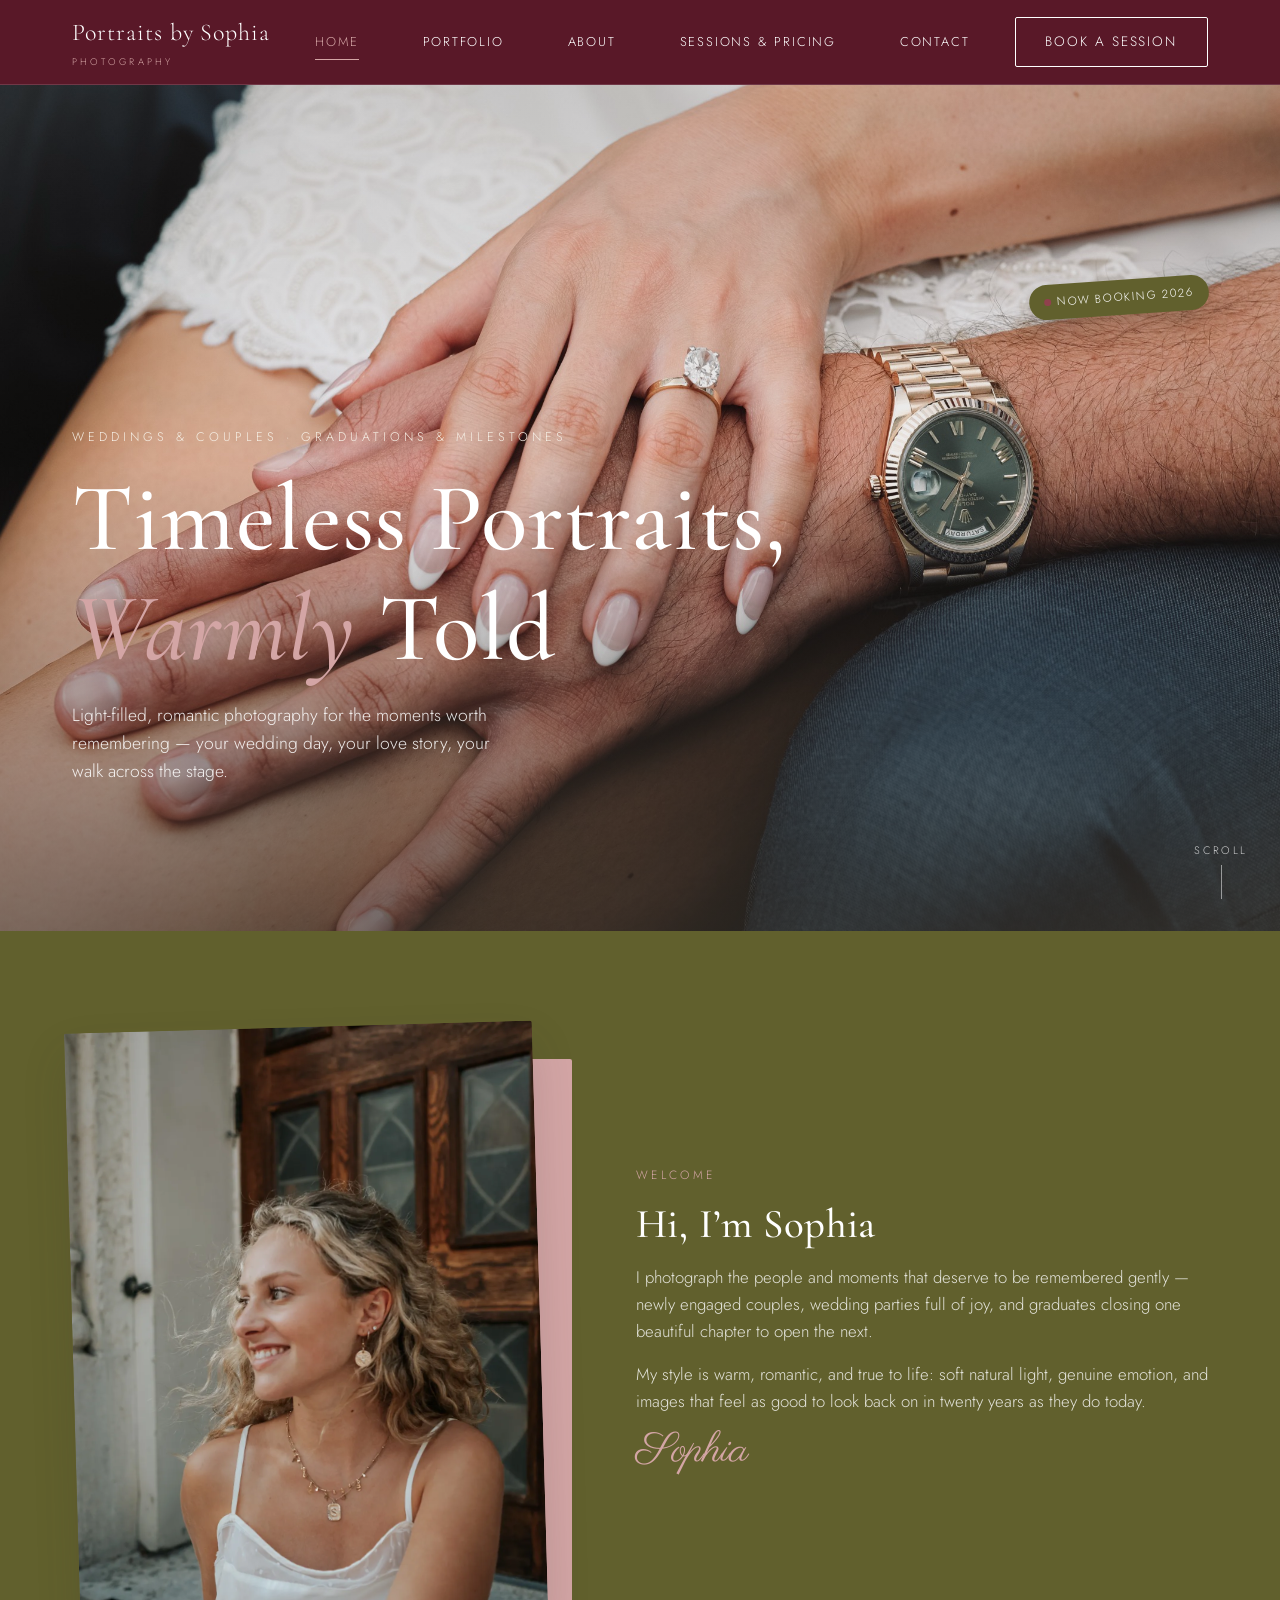
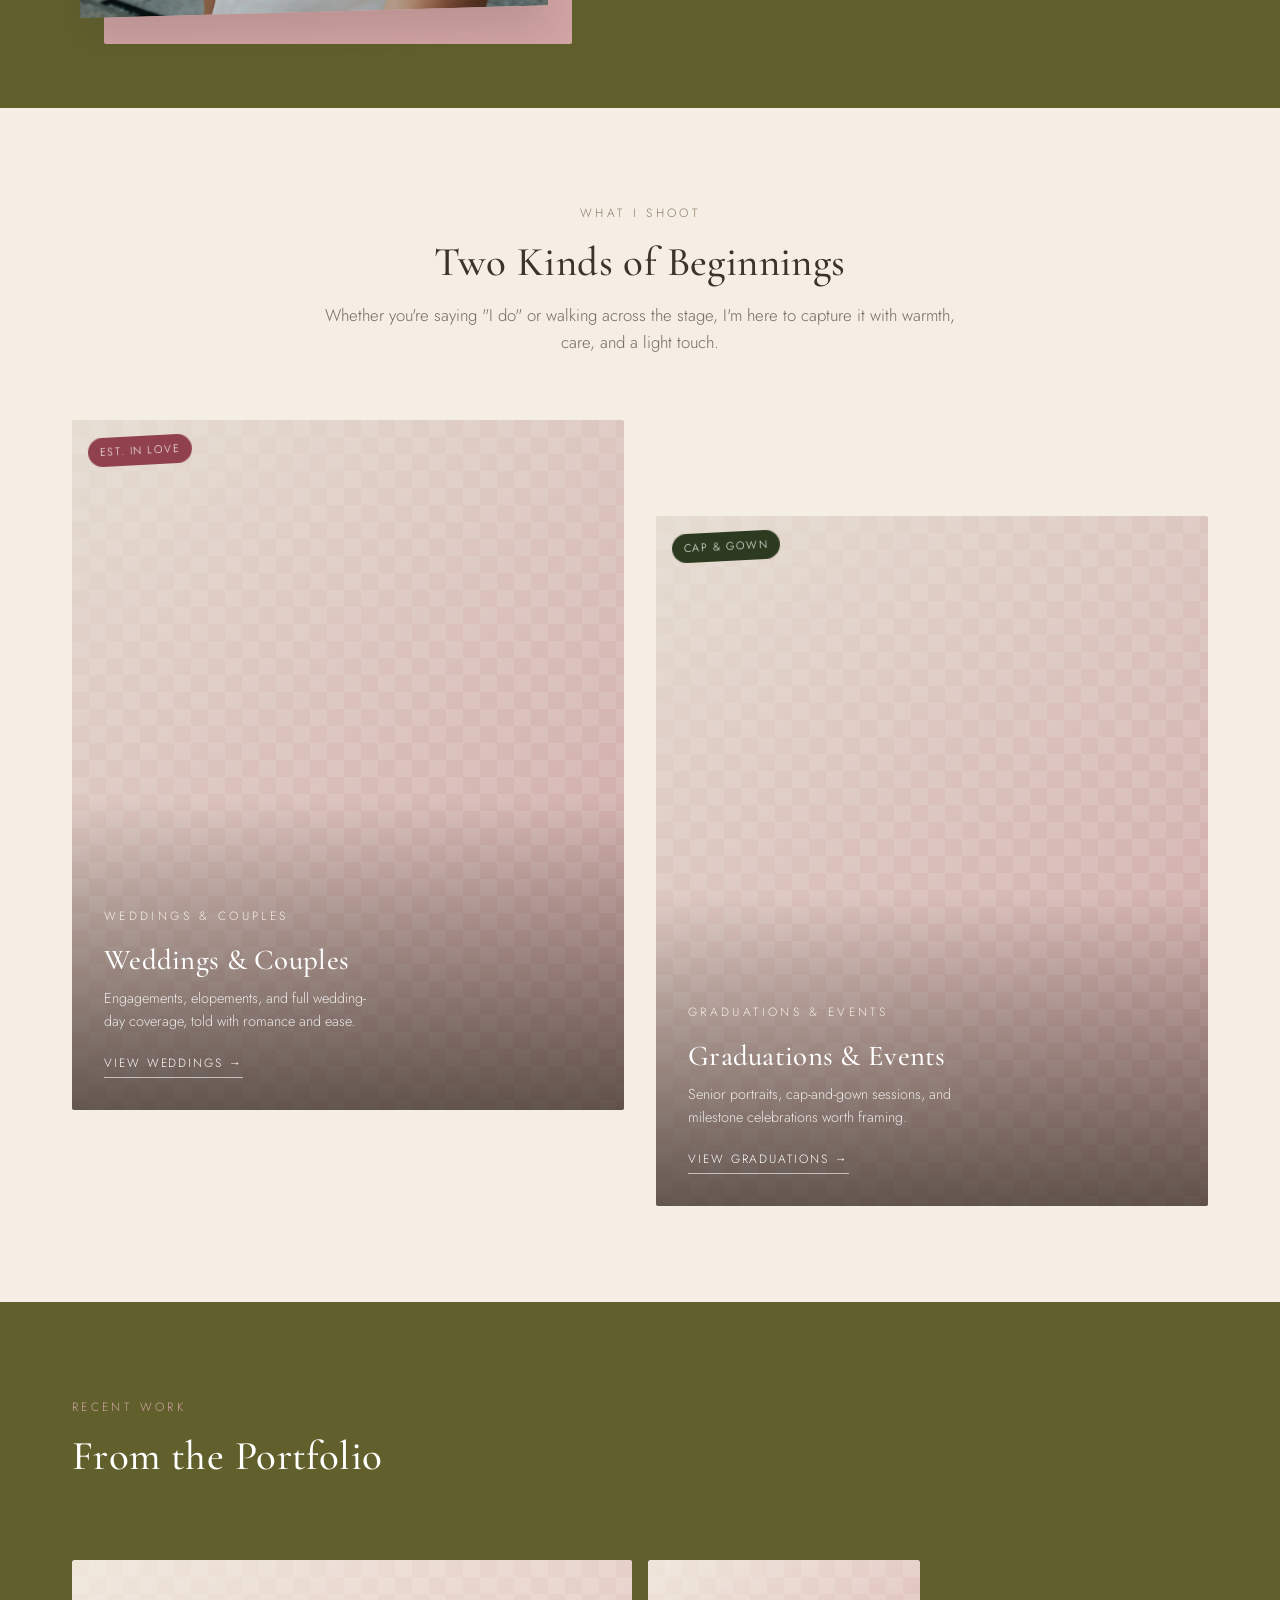
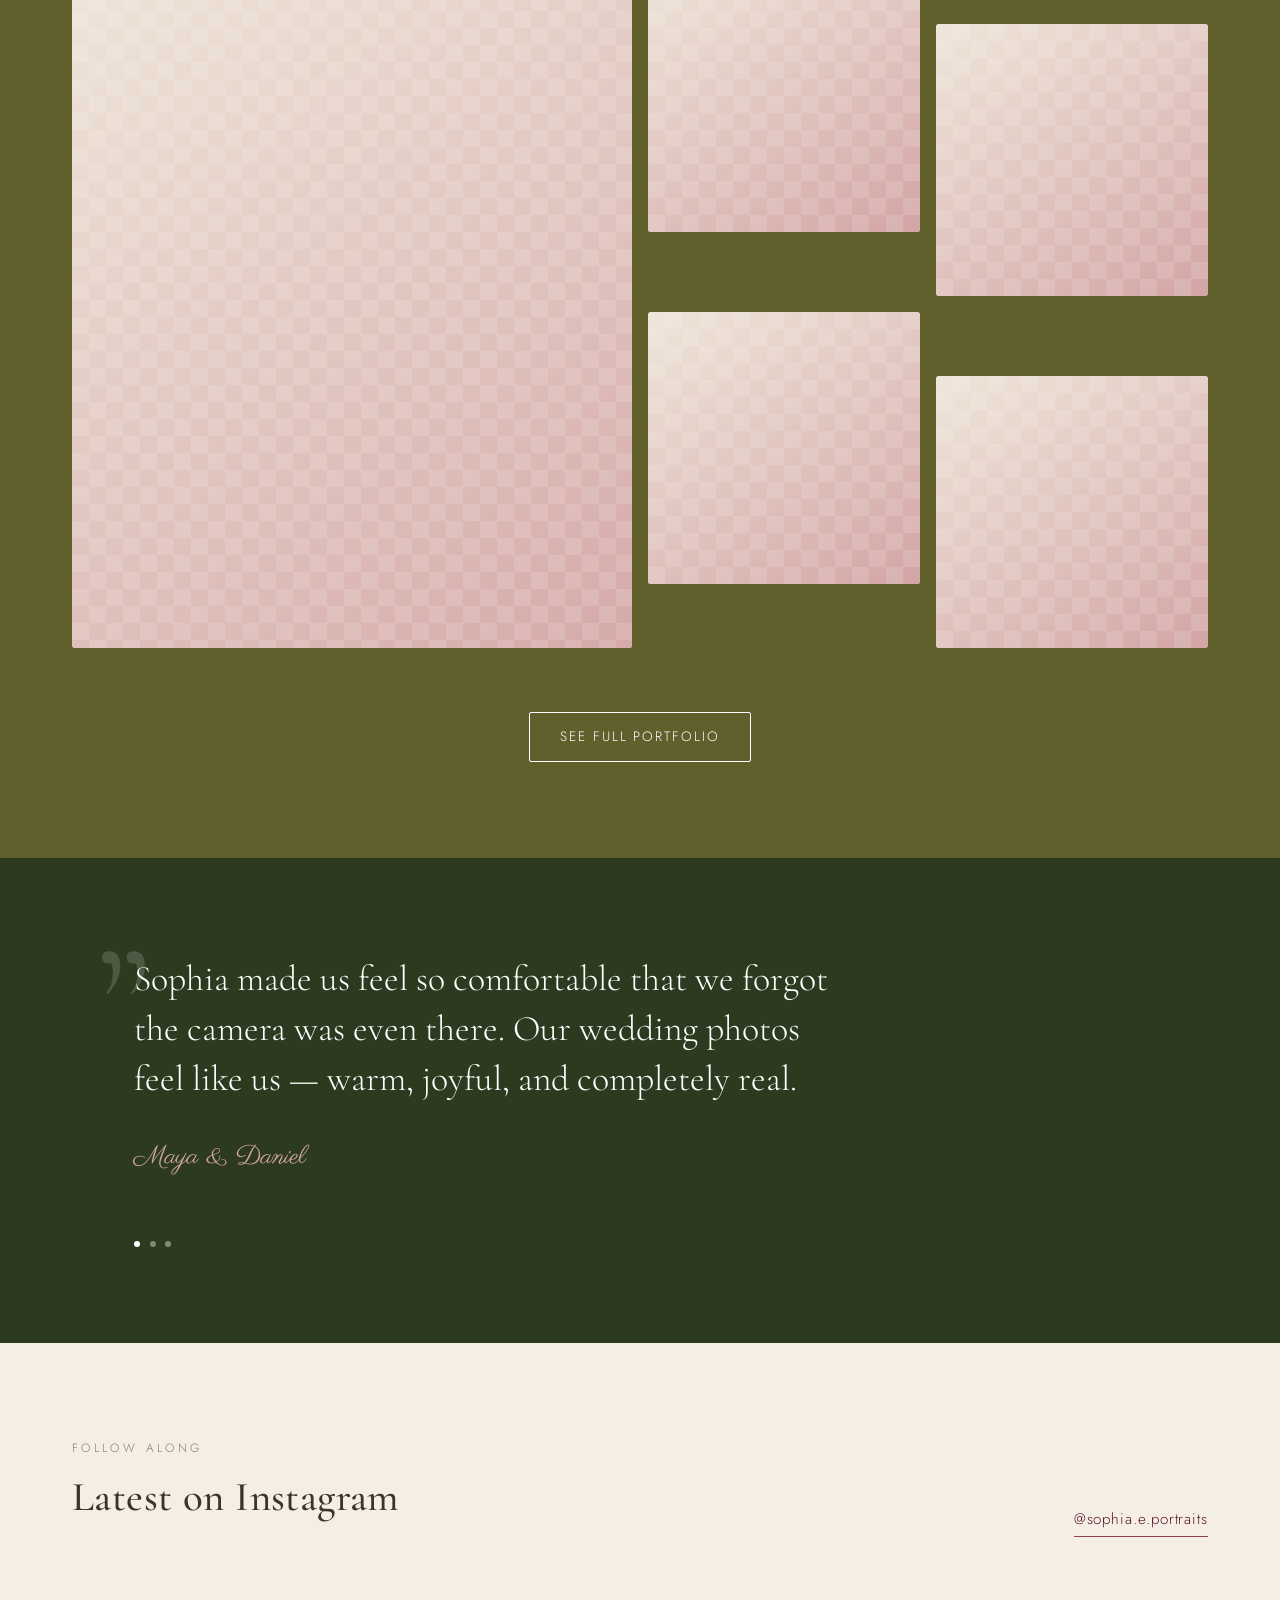
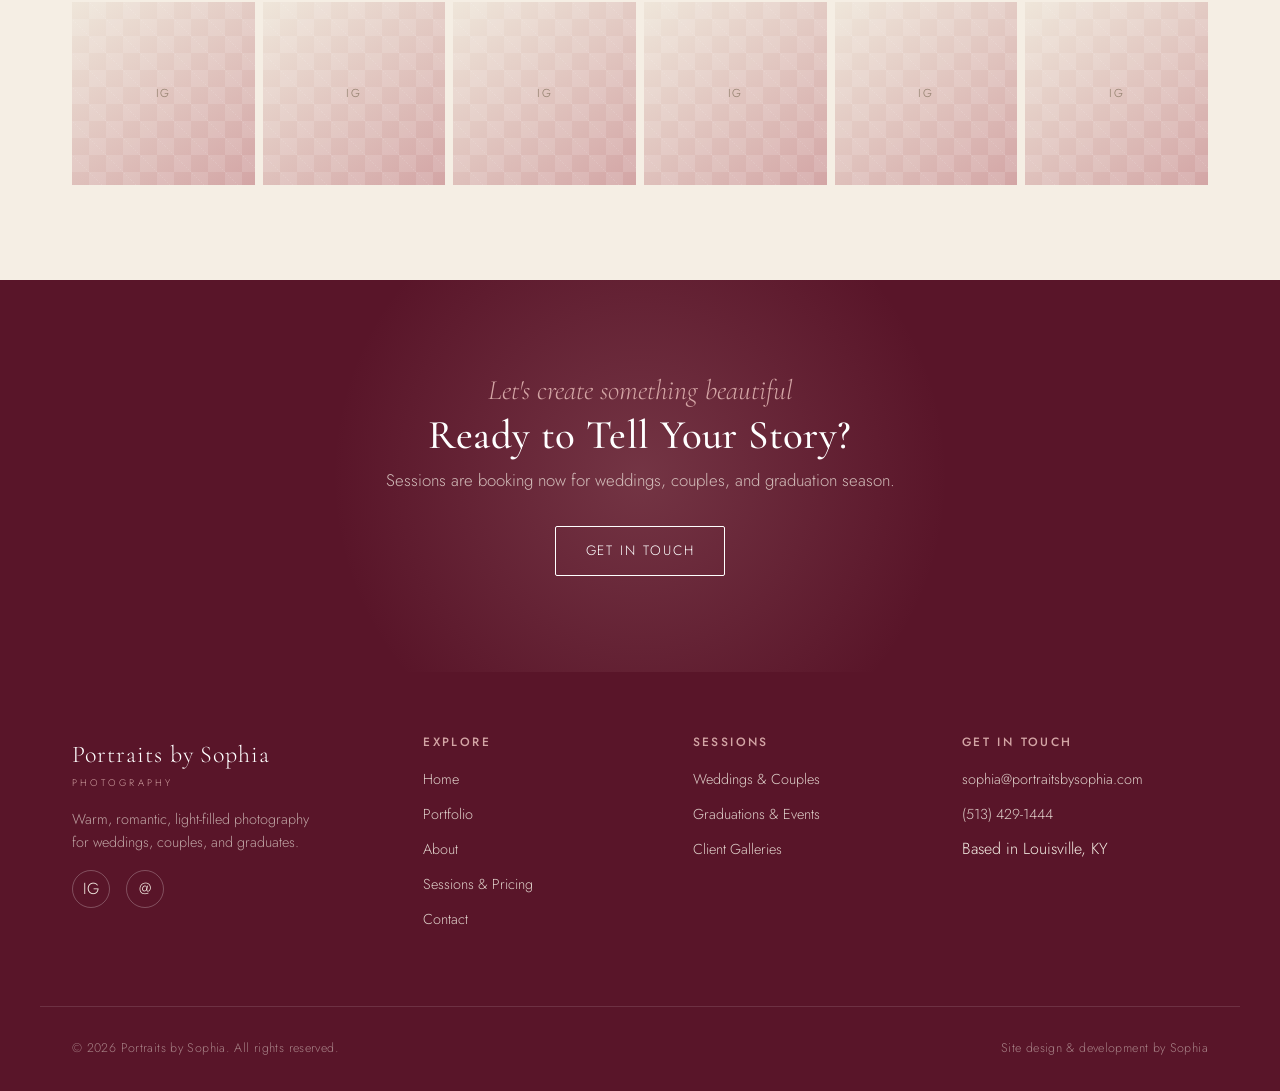
==== index.html @ e1995b75 "Add favicon and browser polish SVG monogram favicon (S in blush on wine), PNG fallback for older bro" ====
<!DOCTYPE html>
<html lang="en">
<head>
  <meta charset="UTF-8" />
  <meta name="viewport" content="width=device-width, initial-scale=1.0" />
  <title>Portraits by Sophia | Wedding & Graduation Photography</title>
  <meta name="description" content="Warm, romantic, light-filled photography for couples, weddings, and graduates. Based in Louisville, KY — booking sessions and weddings now." />

  <meta name="theme-color" content="#591529" />
  <link rel="icon" type="image/svg+xml" href="images/icons/favicon.svg" />
  <link rel="icon" type="image/png" sizes="32x32" href="images/icons/favicon-32.png" />
  <link rel="apple-touch-icon" href="images/icons/apple-touch-icon.png" />

  <link rel="preconnect" href="https://fonts.googleapis.com" />
  <link rel="preconnect" href="https://fonts.gstatic.com" crossorigin />
  <link href="https://fonts.googleapis.com/css2?family=Cormorant+Garamond:wght@400;500;600&family=Jost:wght@300;400;500&family=Parisienne&display=swap" rel="stylesheet" />

  <link rel="stylesheet" href="css/style.css" />
</head>
<body>

  <a class="visually-hidden" href="#main">Skip to content</a>

  <!-- ============ Header / Nav ============ -->
  <header class="site-header">
    <div class="container nav">
      <a href="index.html" class="nav-logo">
        Portraits by Sophia
        <span>Photography</span>
      </a>

      <nav class="nav-links" aria-label="Primary">
        <a href="index.html" aria-current="page">Home</a>
        <a href="portfolio.html">Portfolio</a>
        <a href="about.html">About</a>
        <a href="sessions.html">Sessions &amp; Pricing</a>
        <a href="contact.html">Contact</a>
      </nav>

      <div class="nav-cta">
        <a href="contact.html" class="btn btn-outline">Book a Session</a>
        <button class="nav-toggle" aria-label="Toggle menu" aria-expanded="false">
          <span></span><span></span><span></span>
        </button>
      </div>
    </div>
  </header>

  <main id="main">

    <!-- ============ Hero ============ -->
    <section class="hero">
      <div class="hero-media">
        <img src="images/hero/hero-main.jpg" alt="Bride and groom's hands with wedding rings" />
      </div>

      <div class="container hero-content">
        <span class="hero-badge"><span class="dot"></span> Now Booking 2026</span>
        <span class="hero-eyebrow reveal">Weddings &amp; Couples · Graduations &amp; Milestones</span>
        <h1 class="hero-title reveal reveal-delay-1">Timeless Portraits, <em>Warmly</em> Told</h1>
        <p class="hero-subtitle reveal reveal-delay-2">
          Light-filled, romantic photography for the moments worth remembering —
          your wedding day, your love story, your walk across the stage.
        </p>
        <div class="hero-actions reveal reveal-delay-3">
          <a href="portfolio.html" class="btn btn-outline-light">View Portfolio</a>
          <a href="contact.html" class="btn btn-primary">Book a Session</a>
        </div>
      </div>

      <div class="hero-scroll-cue">
        <span>Scroll</span>
        <span class="line"></span>
      </div>
    </section>

    <!-- ============ Welcome / Intro ============ -->
    <section class="section welcome">
      <div class="container welcome-grid">
        <div class="welcome-image reveal">
          <img src="images/about/sophia-portrait.webp" alt="Portrait of Sophia, wedding and graduation photographer" loading="lazy" />
        </div>

        <div class="welcome-copy reveal reveal-delay-1">
          <span class="section-label">Welcome</span>
          <h2 class="section-heading">Hi, I’m Sophia</h2>
          <p class="section-intro">
            I photograph the people and moments that deserve to be remembered gently —
            newly engaged couples, wedding parties full of joy, and graduates closing
            one beautiful chapter to open the next.
          </p>
          <p class="section-intro">
            My style is warm, romantic, and true to life: soft natural light, genuine
            emotion, and images that feel as good to look back on in twenty years as
            they do today.
          </p>
          <p class="welcome-signature">Sophia</p>
        </div>
      </div>
    </section>

    <!-- ============ Services / Categories ============ -->
    <section class="section services">
      <div class="container">
        <div class="section-header reveal">
          <span class="section-label">What I Shoot</span>
          <h2 class="section-heading">Two Kinds of Beginnings</h2>
          <p class="section-intro">
            Whether you're saying "I do" or walking across the stage, I'm here to
            capture it with warmth, care, and a light touch.
          </p>
        </div>

        <div class="services-grid">
          <a class="service-card reveal" href="portfolio.html">
            <span class="service-card-tag">Est. in Love</span>
            <div class="img-placeholder" role="img" aria-label="Bride and groom embracing outdoors">
              <span><!-- Replace with photo: images/portfolio/wedding-cover.jpg --></span>
            </div>
            <div class="service-card-content">
              <span class="section-label">Weddings &amp; Couples</span>
              <h3>Weddings &amp; Couples</h3>
              <p>Engagements, elopements, and full wedding-day coverage, told with romance and ease.</p>
              <span class="service-card-link">View Weddings →</span>
            </div>
          </a>

          <a class="service-card reveal reveal-delay-2" href="portfolio.html">
            <span class="service-card-tag">Cap &amp; Gown</span>
            <div class="img-placeholder" role="img" aria-label="Graduate celebrating in cap and gown">
              <span><!-- Replace with photo: images/portfolio/grad-cover.jpg --></span>
            </div>
            <div class="service-card-content">
              <span class="section-label">Graduations &amp; Events</span>
              <h3>Graduations &amp; Events</h3>
              <p>Senior portraits, cap-and-gown sessions, and milestone celebrations worth framing.</p>
              <span class="service-card-link">View Graduations →</span>
            </div>
          </a>
        </div>
      </div>
    </section>

    <!-- ============ Featured Portfolio ============ -->
    <section class="section featured">
      <div class="container">
        <div class="featured-header reveal">
          <div>
            <span class="section-label">Recent Work</span>
            <h2 class="section-heading">From the Portfolio</h2>
          </div>
        </div>

        <div class="featured-grid">
          <a href="portfolio.html" class="reveal">
            <div class="img-placeholder featured-item" role="img" aria-label="Featured portrait 1">
              <span><!-- images/portfolio/featured-01.jpg --></span>
            </div>
          </a>
          <a href="portfolio.html" class="reveal reveal-delay-1">
            <div class="img-placeholder featured-item" role="img" aria-label="Featured portrait 2">
              <span><!-- images/portfolio/featured-02.jpg --></span>
            </div>
          </a>
          <a href="portfolio.html" class="reveal reveal-delay-2">
            <div class="img-placeholder featured-item" role="img" aria-label="Featured portrait 3">
              <span><!-- images/portfolio/featured-03.jpg --></span>
            </div>
          </a>
          <a href="portfolio.html" class="reveal reveal-delay-1">
            <div class="img-placeholder featured-item" role="img" aria-label="Featured portrait 4">
              <span><!-- images/portfolio/featured-04.jpg --></span>
            </div>
          </a>
          <a href="portfolio.html" class="reveal reveal-delay-3">
            <div class="img-placeholder featured-item" role="img" aria-label="Featured portrait 5">
              <span><!-- images/portfolio/featured-05.jpg --></span>
            </div>
          </a>
        </div>

        <div class="featured-cta reveal">
          <a href="portfolio.html" class="btn btn-outline">See Full Portfolio</a>
        </div>
      </div>
    </section>

    <!-- ============ Testimonial ============ -->
    <section class="section testimonial">
      <div class="container reveal">
        <span class="testimonial-mark" aria-hidden="true">&rdquo;</span>
        <p class="testimonial-quote">Sophia made us feel so comfortable that we forgot the camera was even there. Our wedding photos feel like us — warm, joyful, and completely real.</p>
        <p class="testimonial-attribution">Maya &amp; Daniel</p>
        <div class="testimonial-dots">
          <span class="active"></span>
          <span></span>
          <span></span>
        </div>
      </div>
    </section>

    <!-- ============ Instagram Feed ============ -->
    <section class="section instagram">
      <div class="container">
        <div class="instagram-top reveal">
          <div>
            <span class="section-label">Follow Along</span>
            <h2 class="section-heading">Latest on Instagram</h2>
          </div>
          <a class="instagram-handle" href="https://instagram.com/sophia.e.portraits" target="_blank" rel="noopener">
            @sophia.e.portraits
          </a>
        </div>

        <!--
          Instagram feed embed placeholder.
          At launch, replace this grid with a real embed (e.g. an Instagram
          Basic Display / Graph API feed, or a third-party embed widget like
          SnapWidget / Elfsight) wired up in js/main.js.
        -->
        <div class="instagram-grid reveal" id="instagram-feed">
          <a class="instagram-item" href="https://instagram.com/sophia.e.portraits" target="_blank" rel="noopener">
            <div class="img-placeholder"><span>IG</span></div>
          </a>
          <a class="instagram-item" href="https://instagram.com/sophia.e.portraits" target="_blank" rel="noopener">
            <div class="img-placeholder"><span>IG</span></div>
          </a>
          <a class="instagram-item" href="https://instagram.com/sophia.e.portraits" target="_blank" rel="noopener">
            <div class="img-placeholder"><span>IG</span></div>
          </a>
          <a class="instagram-item" href="https://instagram.com/sophia.e.portraits" target="_blank" rel="noopener">
            <div class="img-placeholder"><span>IG</span></div>
          </a>
          <a class="instagram-item" href="https://instagram.com/sophia.e.portraits" target="_blank" rel="noopener">
            <div class="img-placeholder"><span>IG</span></div>
          </a>
          <a class="instagram-item" href="https://instagram.com/sophia.e.portraits" target="_blank" rel="noopener">
            <div class="img-placeholder"><span>IG</span></div>
          </a>
        </div>
      </div>
    </section>

    <!-- ============ Final CTA ============ -->
    <section class="section cta-banner">
      <div class="container reveal">
        <span class="script-accent">Let's create something beautiful</span>
        <h2 class="section-heading">Ready to Tell Your Story?</h2>
        <p class="section-intro">Sessions are booking now for weddings, couples, and graduation season.</p>
        <a href="contact.html" class="btn btn-outline-light">Get in Touch</a>
      </div>
    </section>

  </main>

  <!-- ============ Footer ============ -->
  <footer class="site-footer">
    <div class="container footer-grid">
      <div class="footer-brand">
        <a href="index.html" class="nav-logo">
          Portraits by Sophia
          <span>Photography</span>
        </a>
        <p>Warm, romantic, light-filled photography for weddings, couples, and graduates.</p>
        <div class="footer-social">
          <a href="https://instagram.com/sophia.e.portraits" target="_blank" rel="noopener" aria-label="Instagram">IG</a>
          <a href="mailto:sophia@portraitsbysophia.com" aria-label="Email">@</a>
        </div>
      </div>

      <div class="footer-nav">
        <h3 class="footer-heading">Explore</h3>
        <ul class="footer-links">
          <li><a href="index.html">Home</a></li>
          <li><a href="portfolio.html">Portfolio</a></li>
          <li><a href="about.html">About</a></li>
          <li><a href="sessions.html">Sessions &amp; Pricing</a></li>
          <li><a href="contact.html">Contact</a></li>
        </ul>
      </div>

      <div class="footer-nav">
        <h3 class="footer-heading">Sessions</h3>
        <ul class="footer-links">
          <li><a href="sessions.html">Weddings &amp; Couples</a></li>
          <li><a href="sessions.html">Graduations &amp; Events</a></li>
          <li><a href="contact.html">Client Galleries</a></li>
        </ul>
      </div>

      <div class="footer-contact">
        <h3 class="footer-heading">Get in Touch</h3>
        <ul class="footer-links">
          <li><a href="mailto:sophia@portraitsbysophia.com">sophia@portraitsbysophia.com</a></li>
          <li><a href="tel:+15134291444">(513) 429-1444</a></li>
          <li>Based in Louisville, KY</li>
        </ul>
      </div>
    </div>

    <div class="container footer-bottom">
      <p>&copy; 2026 Portraits by Sophia. All rights reserved.</p>
      <p>Site design &amp; development by Sophia</p>
    </div>
  </footer>

  <script src="js/main.js"></script>
  <!-- Cloudflare Web Analytics -->
  <script type='module' src='https://static.cloudflareinsights.com/beacon.min.js' data-cf-beacon='{"token": "7242d2250ec743dc87cd0c3d5fe51c47"}'></script>
  <!-- End Cloudflare Web Analytics -->
</body>
</html>
---- css/style.css ----
/* ==========================================================================
   Portraits by Sophia — Global Stylesheet
   Warm, romantic, bright & airy. Neutral beige/white base with a
   signature palette of sage/olive green, deep wine, and dusty rose.
   ========================================================================== */

/* ---- Design tokens ------------------------------------------------------ */
:root {
  /* Color palette */
  --color-cream:        #61602D;
  --color-white:        #FFFFFF;
  --color-beige:        #EFE6DA;
  --color-beige-soft:   #F5EEE4;
  --color-taupe:        #B7A695;
  --color-taupe-dark:   #8C7A66;
  --color-charcoal:     #3A342C;
  --color-charcoal-70:  rgba(58, 52, 44, 0.7);
  --color-border:       #E4D9CB;

  /* Signature palette — sage/olive greens, deep wine, dusty rose */
  --color-forest:       #2C3B1F;
  --color-olive:        #61602D;
  --color-wine:         #591529;
  --color-burgundy:     #90414D;
  --color-blush:        #D3A5A5;

  /* Typography */
  --font-display: 'Cormorant Garamond', 'Georgia', serif;
  --font-body: 'Jost', 'Helvetica Neue', Arial, sans-serif;
  --font-script: 'Parisienne', cursive;

  /* Spacing scale */
  --space-xs: 0.5rem;
  --space-sm: 1rem;
  --space-md: 2rem;
  --space-lg: 4rem;
  --space-xl: 6rem;
  --space-2xl: 9rem;

  /* Layout */
  --max-width: 1200px;
  --nav-height: 84px;

  /* Motion */
  --transition-base: 0.35s ease;
}

/* ---- Reset --------------------------------------------------------------- */
*,
*::before,
*::after {
  box-sizing: border-box;
  margin: 0;
  padding: 0;
}

html {
  scroll-behavior: smooth;
}

body {
  font-family: var(--font-body);
  font-weight: 300;
  color: var(--color-white);
  background-color: var(--color-cream);
  line-height: 1.6;
  -webkit-font-smoothing: antialiased;
  -moz-osx-font-smoothing: grayscale;
}

img {
  max-width: 100%;
  display: block;
}

a {
  color: inherit;
  text-decoration: none;
}

ul {
  list-style: none;
}

button {
  font-family: inherit;
  cursor: pointer;
  border: none;
  background: none;
}

h1, h2, h3, h4 {
  font-family: var(--font-display);
  font-weight: 500;
  line-height: 1.15;
  letter-spacing: 0.01em;
}

/* ---- Utility layout ------------------------------------------------------ */
.container {
  width: 100%;
  max-width: var(--max-width);
  margin-inline: auto;
  padding-inline: var(--space-md);
}

.section {
  padding-block: var(--space-xl);
}

.section-label {
  display: block;
  font-family: var(--font-body);
  font-size: 0.75rem;
  letter-spacing: 0.28em;
  text-transform: uppercase;
  color: var(--color-taupe-dark);
  margin-bottom: var(--space-sm);
}

.section-heading {
  font-size: clamp(2rem, 3.2vw, 2.75rem);
  margin-bottom: var(--space-sm);
}

.section-intro {
  max-width: 640px;
  color: var(--color-charcoal-70);
  font-size: 1.05rem;
}

.section-header {
  text-align: center;
  max-width: 700px;
  margin-inline: auto;
  margin-bottom: var(--space-lg);
}

.section-header .section-intro {
  margin-inline: auto;
}

.visually-hidden {
  position: absolute;
  width: 1px;
  height: 1px;
  overflow: hidden;
  clip: rect(0 0 0 0);
  white-space: nowrap;
}

.script-accent {
  font-family: var(--font-display);
  font-style: italic;
  font-size: 1.3em;
  color: var(--color-burgundy);
  line-height: 1;
}

/* ---- Scroll reveal ---- */
.reveal {
  opacity: 0;
  transform: translateY(32px);
  transition: opacity 0.9s cubic-bezier(0.16, 1, 0.3, 1), transform 0.9s cubic-bezier(0.16, 1, 0.3, 1);
  will-change: opacity, transform;
}

.reveal.is-visible {
  opacity: 1;
  transform: translateY(0);
}

.reveal-delay-1 { transition-delay: 0.12s; }
.reveal-delay-2 { transition-delay: 0.26s; }
.reveal-delay-3 { transition-delay: 0.4s; }
.reveal-delay-4 { transition-delay: 0.54s; }

@media (prefers-reduced-motion: reduce) {
  .reveal {
    opacity: 1;
    transform: none;
    transition: none;
  }
}

/* ---- Buttons -------------------------------------------------------------- */
.btn {
  display: inline-flex;
  align-items: center;
  justify-content: center;
  gap: 0.6em;
  padding: 0.95em 2.2em;
  font-family: var(--font-body);
  font-size: 0.85rem;
  letter-spacing: 0.14em;
  text-transform: uppercase;
  border: 1px solid transparent;
  border-radius: 2px;
  transition: background-color var(--transition-base), color var(--transition-base), border-color var(--transition-base);
  white-space: nowrap;
}

.btn-primary {
  background-color: var(--color-burgundy);
  color: var(--color-white);
}

.btn-primary:hover {
  background-color: var(--color-wine);
}

.btn-outline {
  background-color: transparent;
  color: var(--color-charcoal);
  border-color: var(--color-charcoal);
}

.btn-outline:hover {
  background-color: var(--color-burgundy);
  border-color: var(--color-burgundy);
  color: var(--color-white);
}

.btn-outline-light {
  background-color: transparent;
  color: var(--color-white);
  border-color: var(--color-white);
}

.btn-outline-light:hover {
  background-color: var(--color-white);
  color: var(--color-charcoal);
}

/* ---- Image placeholders (until real photography is dropped in) ---------- */
.img-placeholder {
  position: relative;
  display: flex;
  align-items: center;
  justify-content: center;
  background: linear-gradient(145deg, var(--color-beige) 0%, var(--color-blush) 100%);
  color: var(--color-taupe-dark);
  text-align: center;
  overflow: hidden;
}

.img-placeholder::before {
  content: '';
  position: absolute;
  inset: 0;
  background-image:
    linear-gradient(45deg, rgba(255,255,255,0.25) 25%, transparent 25%, transparent 75%, rgba(255,255,255,0.25) 75%),
    linear-gradient(45deg, rgba(255,255,255,0.25) 25%, transparent 25%, transparent 75%, rgba(255,255,255,0.25) 75%);
  background-size: 34px 34px;
  background-position: 0 0, 17px 17px;
  opacity: 0.5;
}

.img-placeholder span {
  position: relative;
  font-family: var(--font-body);
  font-size: 0.72rem;
  letter-spacing: 0.14em;
  text-transform: uppercase;
  padding: 0 var(--space-sm);
}

/* ---- Site header / nav ---------------------------------------------------- */
.site-header {
  position: sticky;
  top: 0;
  z-index: 100;
  width: 100%;
  background-color: rgba(89, 21, 41, 0.95);
  backdrop-filter: blur(6px);
  border-bottom: 1px solid rgba(255, 255, 255, 0.14);
}

.nav {
  display: flex;
  align-items: center;
  justify-content: space-between;
  height: var(--nav-height);
}

.nav-logo {
  font-family: var(--font-display);
  font-size: 1.5rem;
  letter-spacing: 0.04em;
  color: var(--color-white);
}

.nav-logo span {
  display: block;
  font-family: var(--font-body);
  font-size: 0.6rem;
  letter-spacing: 0.32em;
  text-transform: uppercase;
  color: var(--color-blush);
  margin-top: 2px;
}

.nav-links {
  display: flex;
  align-items: center;
  gap: var(--space-lg);
}

.nav-links a {
  font-size: 0.8rem;
  letter-spacing: 0.14em;
  text-transform: uppercase;
  padding-block: var(--space-xs);
  position: relative;
  color: var(--color-white);
}

.nav-links a::after {
  content: '';
  position: absolute;
  left: 0;
  right: 0;
  bottom: 0;
  height: 1px;
  background-color: var(--color-blush);
  transform: scaleX(0);
  transform-origin: right;
  transition: transform var(--transition-base);
}

.nav-links a:hover::after,
.nav-links a[aria-current="page"]::after {
  transform: scaleX(1);
  transform-origin: left;
}

.nav-links a[aria-current="page"] {
  color: var(--color-blush);
}

.nav-cta {
  display: flex;
  align-items: center;
  gap: var(--space-md);
}

.nav-toggle {
  display: none;
  flex-direction: column;
  gap: 5px;
  padding: var(--space-xs);
}

.nav-toggle span {
  width: 24px;
  height: 1px;
  background-color: var(--color-white);
  transition: transform var(--transition-base), opacity var(--transition-base);
}

.site-header .btn-outline {
  color: var(--color-white);
  border-color: var(--color-white);
}

/* ---- Footer ---------------------------------------------------------------- */
.site-footer {
  background-color: var(--color-wine);
  color: var(--color-beige-soft);
  padding-block: var(--space-lg) var(--space-md);
}

.footer-grid {
  display: grid;
  grid-template-columns: 1.4fr 1fr 1fr 1.2fr;
  gap: var(--space-lg);
  padding-bottom: var(--space-lg);
  border-bottom: 1px solid rgba(255, 255, 255, 0.12);
}

.footer-brand .nav-logo {
  color: var(--color-white);
}

.footer-brand .nav-logo span {
  color: var(--color-blush);
}

.footer-brand p {
  margin-top: var(--space-sm);
  color: rgba(245, 238, 228, 0.65);
  font-size: 0.9rem;
  max-width: 30ch;
}

.footer-heading {
  font-family: var(--font-body);
  font-size: 0.75rem;
  letter-spacing: 0.2em;
  text-transform: uppercase;
  color: var(--color-blush);
  margin-bottom: var(--space-sm);
}

.footer-links li {
  margin-bottom: 0.6em;
}

.footer-links a {
  font-size: 0.9rem;
  color: rgba(245, 238, 228, 0.85);
  transition: color var(--transition-base);
}

.footer-links a:hover {
  color: var(--color-white);
}

.footer-social {
  display: flex;
  gap: var(--space-sm);
  margin-top: var(--space-sm);
}

.footer-social a {
  display: inline-flex;
  align-items: center;
  justify-content: center;
  width: 38px;
  height: 38px;
  border: 1px solid rgba(255, 255, 255, 0.25);
  border-radius: 50%;
  transition: border-color var(--transition-base), background-color var(--transition-base);
}

.footer-social a:hover {
  border-color: var(--color-blush);
  background-color: rgba(255, 255, 255, 0.06);
}

.footer-bottom {
  display: flex;
  align-items: center;
  justify-content: space-between;
  padding-top: var(--space-md);
  font-size: 0.78rem;
  color: rgba(245, 238, 228, 0.5);
  letter-spacing: 0.03em;
}

/* ============================================================================
   Homepage
   ========================================================================== */

/* ---- Hero ------------------------------------------------------------------ */
.hero {
  position: relative;
  min-height: 94vh;
  display: flex;
  align-items: flex-end;
  color: var(--color-white);
}

.hero-media {
  position: absolute;
  inset: 0;
  z-index: -2;
  overflow: hidden;
}

.hero-media img {
  position: absolute;
  inset: -6% -6%;
  width: 112%;
  max-width: none;
  height: 112%;
  object-fit: cover;
  object-position: center 30%;
  transition: transform 0.2s ease-out;
}

.hero::after {
  content: '';
  position: absolute;
  inset: 0;
  z-index: -1;
  background: linear-gradient(0deg, rgba(58, 52, 44, 0.6) 0%, rgba(58, 52, 44, 0.08) 55%, rgba(58, 52, 44, 0.18) 100%);
}

.hero-content {
  position: relative;
  width: 100%;
  padding-block: var(--space-xl) var(--space-lg);
  text-align: left;
}

.hero-badge {
  position: absolute;
  top: -3.25rem;
  right: var(--space-md);
  display: inline-flex;
  align-items: center;
  gap: 0.5em;
  padding: 0.7em 1.3em;
  background-color: var(--color-cream);
  color: var(--color-white);
  border-radius: 999px;
  font-size: 0.72rem;
  letter-spacing: 0.14em;
  text-transform: uppercase;
  transform: rotate(-4deg);
  box-shadow: 0 12px 26px rgba(58, 52, 44, 0.22);
}

.hero-badge .dot {
  width: 7px;
  height: 7px;
  border-radius: 50%;
  background-color: var(--color-burgundy);
}

.hero-eyebrow {
  display: block;
  font-size: 0.78rem;
  letter-spacing: 0.32em;
  text-transform: uppercase;
  margin-bottom: var(--space-sm);
  color: var(--color-beige-soft);
}

.hero-title {
  font-size: clamp(3rem, 7.5vw, 6.25rem);
  max-width: 18ch;
  margin-bottom: var(--space-sm);
}

.hero-title em {
  font-family: var(--font-display);
  font-style: italic;
  color: var(--color-blush);
}

.hero-subtitle {
  max-width: 42ch;
  margin-bottom: var(--space-md);
  font-size: 1.1rem;
  color: rgba(255, 255, 255, 0.88);
}

.hero-actions {
  display: flex;
  align-items: center;
  gap: var(--space-sm);
  flex-wrap: wrap;
}

.hero-scroll-cue {
  position: absolute;
  bottom: var(--space-md);
  right: var(--space-md);
  display: flex;
  flex-direction: column;
  align-items: center;
  gap: 0.5em;
  font-size: 0.68rem;
  letter-spacing: 0.24em;
  text-transform: uppercase;
  color: rgba(255, 255, 255, 0.75);
}

.hero-scroll-cue .line {
  width: 1px;
  height: 34px;
  background-color: rgba(255, 255, 255, 0.5);
  animation: scroll-cue 2.2s ease-in-out infinite;
}

@keyframes scroll-cue {
  0% { transform: scaleY(0); transform-origin: top; opacity: 0; }
  40% { transform: scaleY(1); transform-origin: top; opacity: 1; }
  60% { transform: scaleY(1); transform-origin: bottom; opacity: 1; }
  100% { transform: scaleY(0); transform-origin: bottom; opacity: 0; }
}

/* ---- Welcome / intro -------------------------------------------------------- */
.welcome {
  background-color: var(--color-cream);
  color: var(--color-white);
}

.welcome .section-label {
  color: var(--color-blush);
}

.welcome-grid {
  display: grid;
  grid-template-columns: 0.9fr 1.1fr;
  gap: var(--space-xl);
  align-items: center;
}

.welcome-image {
  position: relative;
}

.welcome-image::before {
  content: '';
  position: absolute;
  inset: var(--space-md) calc(var(--space-md) * -1) calc(var(--space-md) * -1) var(--space-md);
  background-color: var(--color-blush);
  border-radius: 2px;
  z-index: -1;
}

.welcome-image .img-placeholder,
.welcome-image img {
  aspect-ratio: 4 / 5;
  border-radius: 2px;
  transform: rotate(-1.6deg);
  box-shadow: 0 22px 44px rgba(58, 52, 44, 0.16);
}

.welcome-image img {
  width: 100%;
  object-fit: cover;
  object-position: 50% 18%;
}

.welcome-copy p + p {
  margin-top: var(--space-sm);
}

.welcome-copy .section-intro {
  max-width: none;
  color: rgba(255, 255, 255, 0.82);
}

.welcome-signature {
  margin-top: var(--space-md);
  font-family: var(--font-script);
  font-size: 2.6rem;
  line-height: 1;
  color: var(--color-blush);
}

/* ---- Services / categories --------------------------------------------------- */
.services {
  background-color: var(--color-beige-soft);
  color: var(--color-charcoal);
}

.services-grid {
  display: grid;
  grid-template-columns: repeat(2, 1fr);
  gap: var(--space-md);
  align-items: start;
}

.service-card:nth-child(2) {
  margin-top: var(--space-xl);
}

.service-card:nth-child(2) .service-card-tag {
  background-color: var(--color-forest);
}

.service-card {
  position: relative;
  display: block;
  border-radius: 2px;
  overflow: hidden;
  aspect-ratio: 4 / 5;
}

.service-card-tag {
  position: absolute;
  top: var(--space-sm);
  left: var(--space-sm);
  z-index: 2;
  padding: 0.55em 1.1em;
  background-color: var(--color-burgundy);
  color: var(--color-white);
  font-size: 0.68rem;
  letter-spacing: 0.14em;
  text-transform: uppercase;
  border-radius: 999px;
  transform: rotate(-3deg);
}

.service-card .img-placeholder {
  position: absolute;
  inset: 0;
  transition: transform 0.7s cubic-bezier(0.16, 1, 0.3, 1);
}

.service-card:hover .img-placeholder {
  transform: scale(1.07) rotate(0.4deg);
}

.service-card::after {
  content: '';
  position: absolute;
  inset: 0;
  background: linear-gradient(0deg, rgba(58, 52, 44, 0.75) 0%, rgba(58, 52, 44, 0.05) 45%);
  transition: background-color var(--transition-base);
}

.service-card-content {
  position: absolute;
  left: 0;
  right: 0;
  bottom: 0;
  z-index: 1;
  padding: var(--space-md);
  color: var(--color-white);
}

.service-card-content .section-label {
  color: var(--color-beige-soft);
}

.service-card-content h3 {
  font-size: 1.8rem;
  margin-bottom: 0.4em;
}

.service-card-content p {
  font-size: 0.9rem;
  color: rgba(255, 255, 255, 0.85);
  margin-bottom: var(--space-sm);
  max-width: 34ch;
}

.service-card-link {
  display: inline-flex;
  align-items: center;
  gap: 0.5em;
  font-size: 0.75rem;
  letter-spacing: 0.16em;
  text-transform: uppercase;
  border-bottom: 1px solid rgba(255, 255, 255, 0.6);
  padding-bottom: 0.3em;
  transition: gap var(--transition-base);
}

.service-card:hover .service-card-link {
  gap: 0.9em;
}

.service-card:hover::after {
  background: linear-gradient(0deg, rgba(58, 52, 44, 0.82) 0%, rgba(58, 52, 44, 0.15) 55%);
}

/* ---- Featured portfolio strip ------------------------------------------------ */
.featured {
  background-color: var(--color-cream);
  color: var(--color-white);
}

.featured .section-label {
  color: var(--color-blush);
}

.featured .btn-outline {
  color: var(--color-white);
  border-color: var(--color-white);
}

.featured-header {
  display: flex;
  align-items: flex-end;
  justify-content: space-between;
  margin-bottom: var(--space-lg);
}

.featured-header .section-intro {
  margin-top: var(--space-xs);
}

.featured-grid {
  display: grid;
  grid-template-columns: repeat(4, 1fr);
  gap: var(--space-sm);
}

.featured-grid a {
  display: block;
  overflow: hidden;
  border-radius: 2px;
}

.featured-grid a:first-child {
  grid-column: span 2;
  grid-row: span 2;
}

.featured-grid a:nth-child(3),
.featured-grid a:nth-child(5) {
  margin-top: var(--space-lg);
}

.featured-item {
  aspect-ratio: 1 / 1;
  border-radius: 2px;
  overflow: hidden;
  transition: transform 0.7s cubic-bezier(0.16, 1, 0.3, 1);
}

.featured-grid a:hover .featured-item {
  transform: scale(1.08);
}

.featured-grid a:first-child .featured-item {
  aspect-ratio: 1 / 1;
  height: 100%;
}

.featured-cta {
  text-align: center;
  margin-top: var(--space-lg);
}

/* ---- Testimonial ------------------------------------------------------------- */
.testimonial {
  position: relative;
  background-color: var(--color-forest);
  color: var(--color-white);
  overflow: hidden;
}

.testimonial .container {
  position: relative;
  max-width: 900px;
  margin-left: 8%;
  margin-right: auto;
}

.testimonial-mark {
  font-family: var(--font-display);
  font-size: 11rem;
  line-height: 1;
  color: rgba(255, 255, 255, 0.16);
  position: absolute;
  top: -2.2rem;
  left: -0.5rem;
  z-index: 0;
  pointer-events: none;
}

.testimonial-quote {
  position: relative;
  font-family: var(--font-display);
  font-size: clamp(1.6rem, 2.8vw, 2.5rem);
  max-width: 720px;
  text-align: left;
  line-height: 1.4;
}

.testimonial-attribution {
  position: relative;
  margin-top: var(--space-md);
  font-family: var(--font-script);
  font-size: 1.6rem;
  color: var(--color-blush);
}

.testimonial-dots {
  position: relative;
  display: flex;
  justify-content: flex-start;
  gap: 0.6em;
  margin-top: var(--space-lg);
}

.testimonial-dots span {
  width: 6px;
  height: 6px;
  border-radius: 50%;
  background-color: rgba(255, 255, 255, 0.4);
}

.testimonial-dots span.active {
  background-color: var(--color-white);
}

/* ---- Instagram feed ------------------------------------------------------------ */
.instagram {
  background-color: var(--color-beige-soft);
  color: var(--color-charcoal);
}

.instagram-top {
  display: flex;
  align-items: flex-end;
  justify-content: space-between;
  flex-wrap: wrap;
  gap: var(--space-sm);
  margin-bottom: var(--space-lg);
}

.instagram-handle {
  display: inline-flex;
  align-items: center;
  gap: 0.5em;
  font-size: 0.95rem;
  letter-spacing: 0.06em;
  color: var(--color-wine);
  padding-bottom: 0.3em;
  border-bottom: 1px solid var(--color-burgundy);
}

.instagram-grid {
  display: grid;
  grid-template-columns: repeat(6, 1fr);
  gap: var(--space-xs);
}

.instagram-item {
  position: relative;
  aspect-ratio: 1 / 1;
  overflow: hidden;
}

.instagram-item .img-placeholder,
.instagram-item img {
  transition: transform 0.6s cubic-bezier(0.16, 1, 0.3, 1);
}

.instagram-item img {
  position: absolute;
  inset: 0;
  width: 100%;
  height: 100%;
  object-fit: cover;
}

.instagram-item:hover .img-placeholder,
.instagram-item:hover img {
  transform: scale(1.09) rotate(-1deg);
}

.instagram-item .img-placeholder {
  position: absolute;
  inset: 0;
}

.instagram-item::after {
  content: '';
  position: absolute;
  inset: 0;
  background-color: rgba(58, 52, 44, 0);
  transition: background-color var(--transition-base);
}

.instagram-item:hover::after {
  background-color: rgba(58, 52, 44, 0.25);
}

/* ---- Final CTA banner ----------------------------------------------------------- */
.cta-banner {
  position: relative;
  background-color: var(--color-wine);
  color: var(--color-white);
  text-align: center;
  overflow: hidden;
}

.cta-banner::before {
  content: '';
  position: absolute;
  top: 50%;
  left: 50%;
  width: 640px;
  height: 640px;
  background: radial-gradient(circle, rgba(211, 165, 165, 0.22) 0%, transparent 68%);
  transform: translate(-50%, -50%);
  pointer-events: none;
}

.cta-banner .script-accent {
  display: block;
  font-size: 1.75rem;
  margin-bottom: var(--space-xs);
  color: var(--color-blush);
}

.cta-banner .section-heading {
  position: relative;
  color: var(--color-white);
  margin-bottom: var(--space-xs);
}

.cta-banner .section-intro {
  margin-inline: auto;
  color: rgba(245, 238, 228, 0.75);
  margin-bottom: var(--space-md);
}

/* ---- Simple "coming soon" page stub -------------------------------------------- */
.page-hero {
  padding-block: calc(var(--space-xl) + var(--space-md)) var(--space-lg);
  text-align: center;
  background-color: var(--color-beige-soft);
  color: var(--color-charcoal);
}

.page-hero .section-intro {
  margin-inline: auto;
}

.coming-soon {
  text-align: center;
  padding-block: var(--space-xl);
  background-color: var(--color-beige-soft);
  color: var(--color-charcoal-70);
}

/* ---- Contact form ---------------------------------------------------------------- */
.contact-section {
  background-color: var(--color-beige-soft);
  color: var(--color-charcoal);
}

.contact-layout {
  display: grid;
  grid-template-columns: 1fr 1fr;
  gap: var(--space-xl);
}

.form-group {
  margin-bottom: var(--space-sm);
}

.form-group label {
  display: block;
  font-size: 0.78rem;
  letter-spacing: 0.1em;
  text-transform: uppercase;
  color: var(--color-taupe-dark);
  margin-bottom: 0.5em;
}

.form-group input,
.form-group select,
.form-group textarea {
  width: 100%;
  padding: 0.9em 1em;
  font-family: var(--font-body);
  font-size: 0.95rem;
  color: var(--color-charcoal);
  background-color: var(--color-white);
  border: 1px solid var(--color-border);
  border-radius: 2px;
  transition: border-color var(--transition-base);
}

.form-group input:focus,
.form-group select:focus,
.form-group textarea:focus {
  outline: none;
  border-color: var(--color-taupe-dark);
}

.form-row {
  display: grid;
  grid-template-columns: 1fr 1fr;
  gap: var(--space-sm);
}

.form-status {
  margin-top: var(--space-sm);
  font-size: 0.9rem;
  display: none;
}

.form-status.visible {
  display: block;
}

.form-status.success {
  color: #5C7A5C;
}

.form-status.error {
  color: #B4544A;
}

/* ---- Responsive ------------------------------------------------------------------- */
@media (max-width: 1100px) {
  .nav-links {
    gap: 1.75rem;
  }

  .nav-links a {
    font-size: 0.72rem;
    letter-spacing: 0.1em;
  }

  .nav-cta {
    gap: var(--space-sm);
  }
}

@media (max-width: 900px) {
  .footer-grid {
    grid-template-columns: 1fr 1fr;
    row-gap: var(--space-lg);
  }

  .welcome-grid,
  .contact-layout {
    grid-template-columns: 1fr;
  }

  .services-grid {
    grid-template-columns: 1fr;
  }

  .featured-grid {
    grid-template-columns: repeat(2, 1fr);
  }

  .featured-grid a:first-child {
    grid-column: span 2;
    grid-row: span 1;
  }

  .instagram-grid {
    grid-template-columns: repeat(3, 1fr);
  }
}

@media (max-width: 720px) {
  .nav-toggle {
    display: flex;
  }

  .nav-links {
    position: fixed;
    inset: var(--nav-height) 0 0 0;
    height: calc(100vh - var(--nav-height));
    background-color: var(--color-wine);
    flex-direction: column;
    justify-content: center;
    gap: var(--space-lg);
    transform: translateY(-8px);
    opacity: 0;
    pointer-events: none;
    transition: opacity var(--transition-base), transform var(--transition-base);
  }

  .nav-links a {
    font-size: 1rem;
  }

  body.nav-open .nav-links {
    opacity: 1;
    transform: translateY(0);
    pointer-events: auto;
  }

  .nav-cta .btn-outline {
    display: none;
  }

  .footer-grid {
    grid-template-columns: 1fr;
  }

  .footer-bottom {
    flex-direction: column;
    gap: var(--space-xs);
    align-items: flex-start;
  }

  .form-row {
    grid-template-columns: 1fr;
  }
}
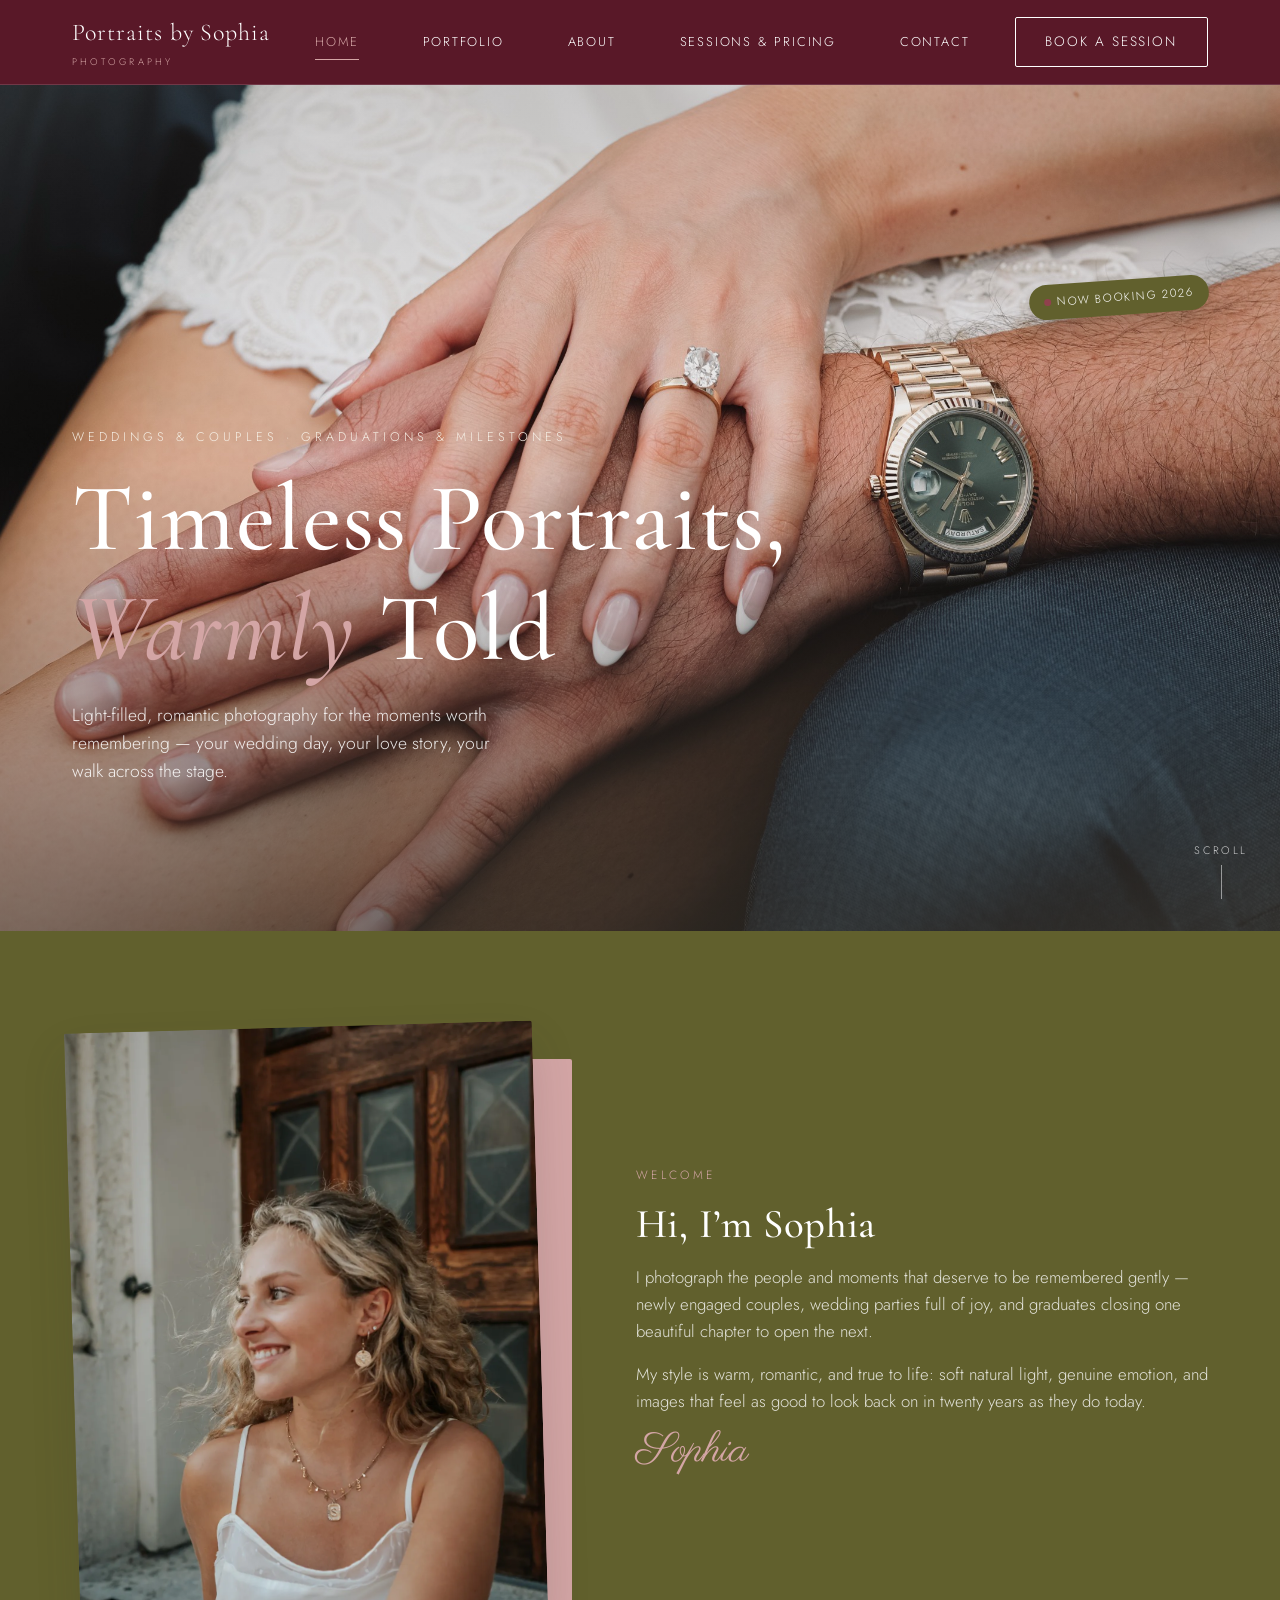
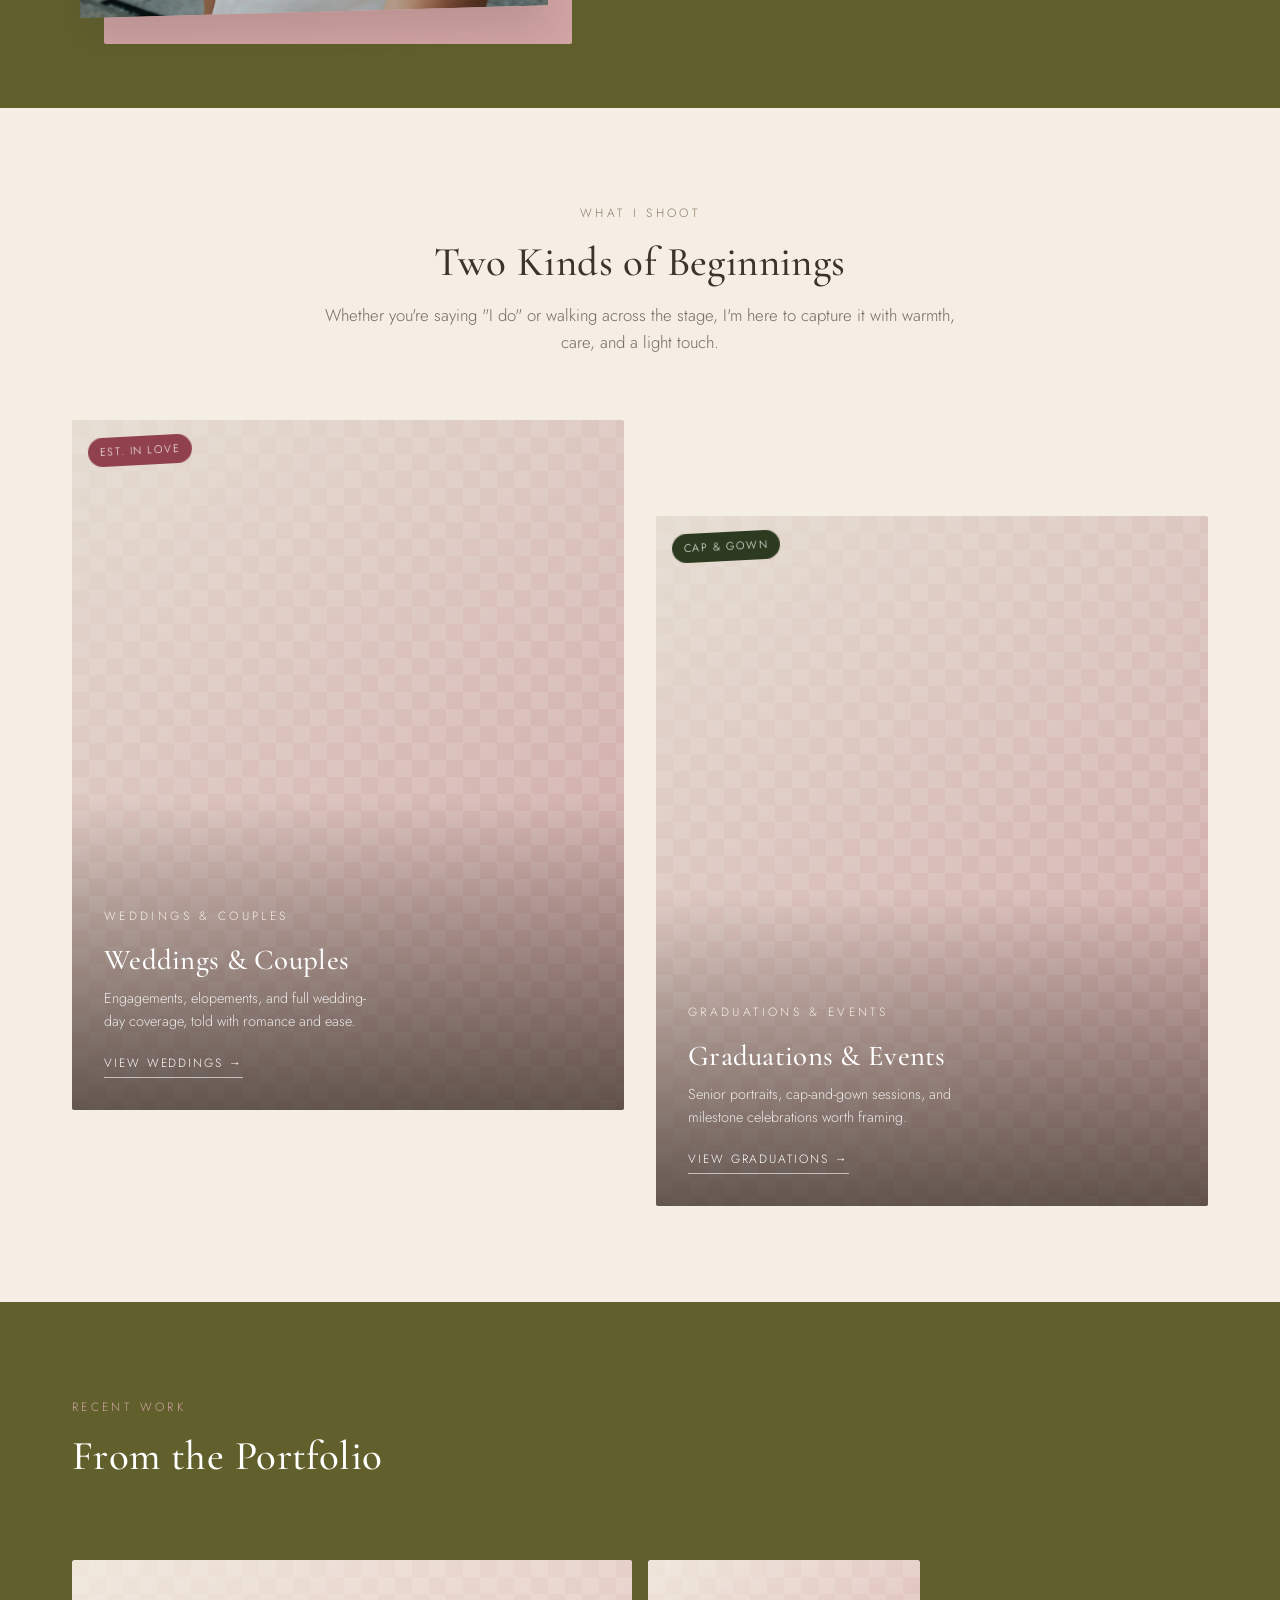
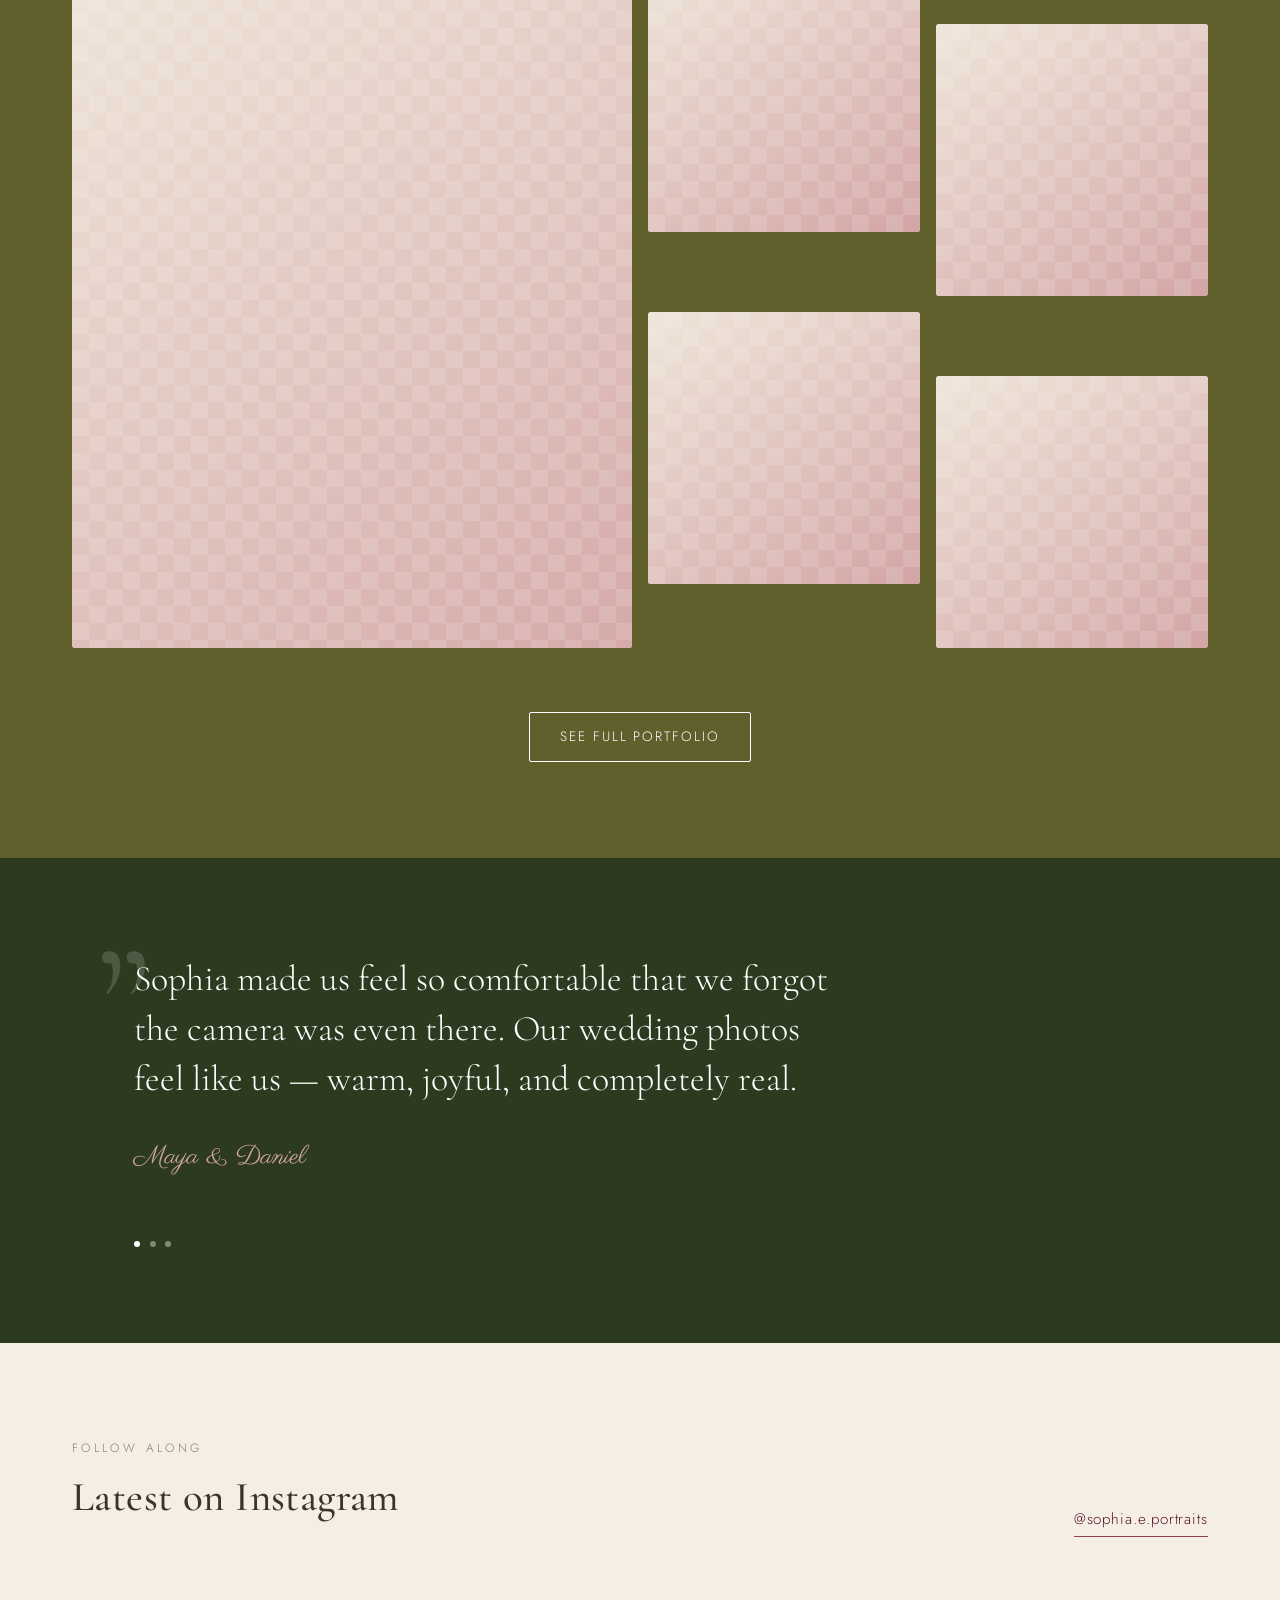
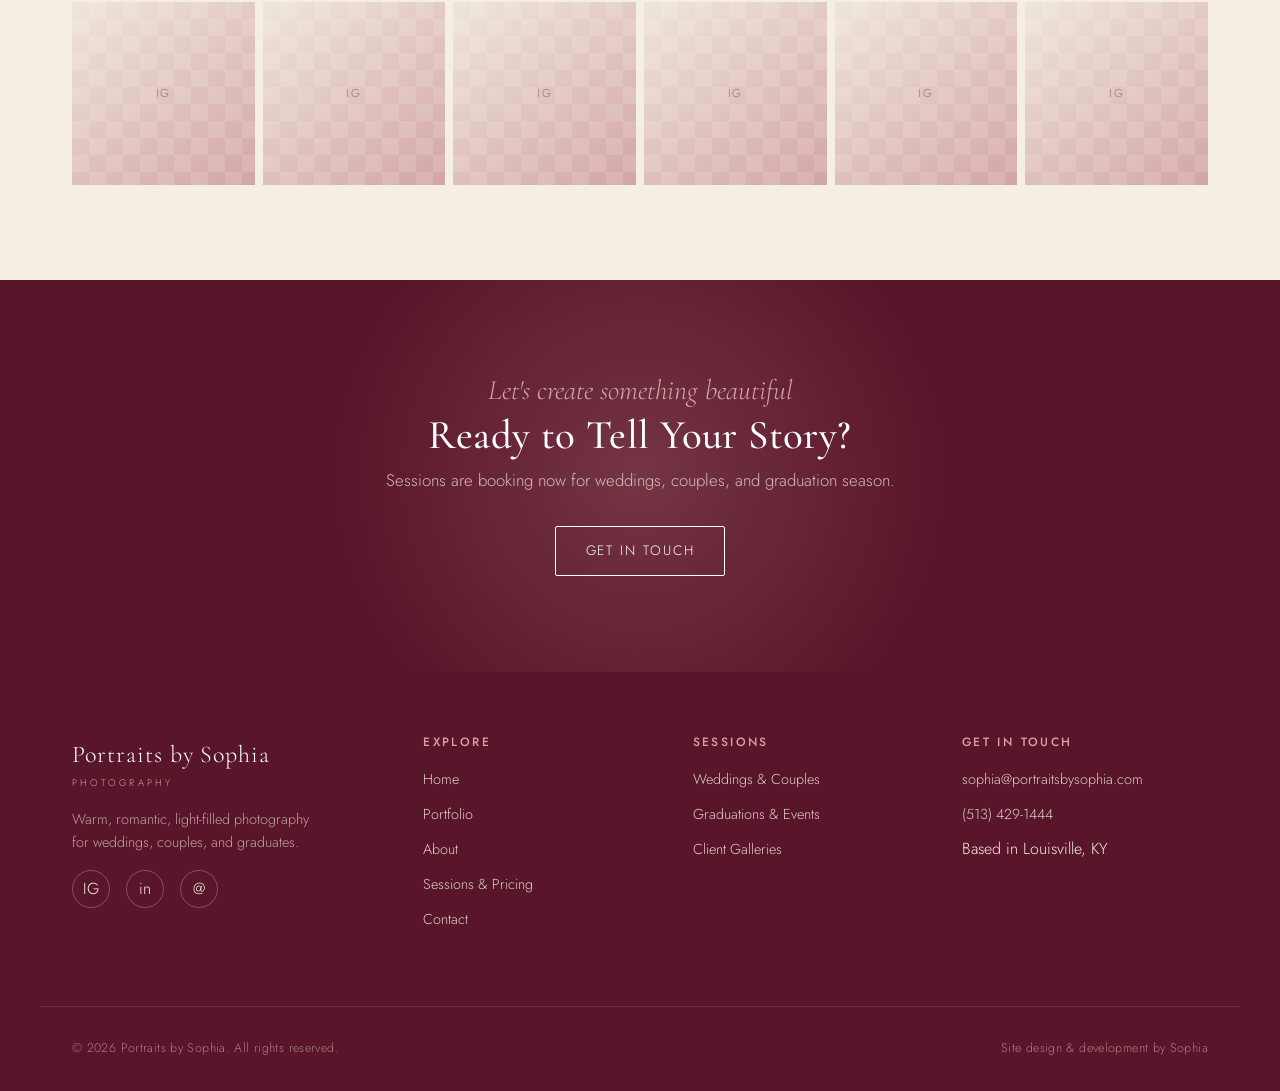
==== commit 9a6900e7: "Add LinkedIn to footer social links Co-Authored-By: Claude Sonnet 5 <noreply@anthropic.com>" ====
--- a/index.html
+++ b/index.html
@@ -264,6 +264,7 @@
         <p>Warm, romantic, light-filled photography for weddings, couples, and graduates.</p>
         <div class="footer-social">
           <a href="https://instagram.com/sophia.e.portraits" target="_blank" rel="noopener" aria-label="Instagram">IG</a>
+          <a href="https://www.linkedin.com/in/sophia-hughes-059417199/" target="_blank" rel="noopener" aria-label="LinkedIn">in</a>
           <a href="mailto:sophia@portraitsbysophia.com" aria-label="Email">@</a>
         </div>
       </div>
@@ -304,6 +305,13 @@
     </div>
   </footer>
 
+  <!-- ============ Lightbox ============ -->
+  <div class="lightbox" id="lightbox" aria-hidden="true">
+    <button class="lightbox-close" aria-label="Close">&times;</button>
+    <img class="lightbox-image" src="" alt="" />
+    <a class="lightbox-view-link" href="#" target="_blank" rel="noopener">View on Instagram →</a>
+  </div>
+
   <script src="js/main.js"></script>
   <!-- Cloudflare Web Analytics -->
   <script type='module' src='https://static.cloudflareinsights.com/beacon.min.js' data-cf-beacon='{"token": "7242d2250ec743dc87cd0c3d5fe51c47"}'></script>
--- a/css/style.css
+++ b/css/style.css
@@ -1015,6 +1015,74 @@
   color: var(--color-charcoal-70);
 }
 
+/* ---- Lightbox --------------------------------------------------------------------- */
+.lightbox {
+  position: fixed;
+  inset: 0;
+  z-index: 200;
+  display: flex;
+  align-items: center;
+  justify-content: center;
+  padding: var(--space-lg) var(--space-md);
+  background-color: rgba(30, 8, 16, 0.92);
+  opacity: 0;
+  visibility: hidden;
+  transition: opacity var(--transition-base), visibility var(--transition-base);
+}
+
+.lightbox.is-open {
+  opacity: 1;
+  visibility: visible;
+}
+
+.lightbox-image {
+  max-width: min(90vw, 900px);
+  max-height: 80vh;
+  width: auto;
+  height: auto;
+  object-fit: contain;
+  border-radius: 2px;
+  box-shadow: 0 30px 70px rgba(0, 0, 0, 0.45);
+}
+
+.lightbox-close {
+  position: absolute;
+  top: var(--space-md);
+  right: var(--space-md);
+  width: 44px;
+  height: 44px;
+  border-radius: 50%;
+  background-color: rgba(255, 255, 255, 0.1);
+  color: var(--color-white);
+  font-size: 1.6rem;
+  line-height: 1;
+  display: flex;
+  align-items: center;
+  justify-content: center;
+  transition: background-color var(--transition-base);
+}
+
+.lightbox-close:hover {
+  background-color: rgba(255, 255, 255, 0.2);
+}
+
+.lightbox-view-link {
+  position: absolute;
+  bottom: var(--space-md);
+  left: 50%;
+  transform: translateX(-50%);
+  font-size: 0.75rem;
+  letter-spacing: 0.14em;
+  text-transform: uppercase;
+  color: var(--color-blush);
+  border-bottom: 1px solid var(--color-blush);
+  padding-bottom: 0.25em;
+}
+
+.instagram-item {
+  cursor: zoom-in;
+}
+
 /* ---- Contact form ---------------------------------------------------------------- */
 .contact-section {
   background-color: var(--color-beige-soft);
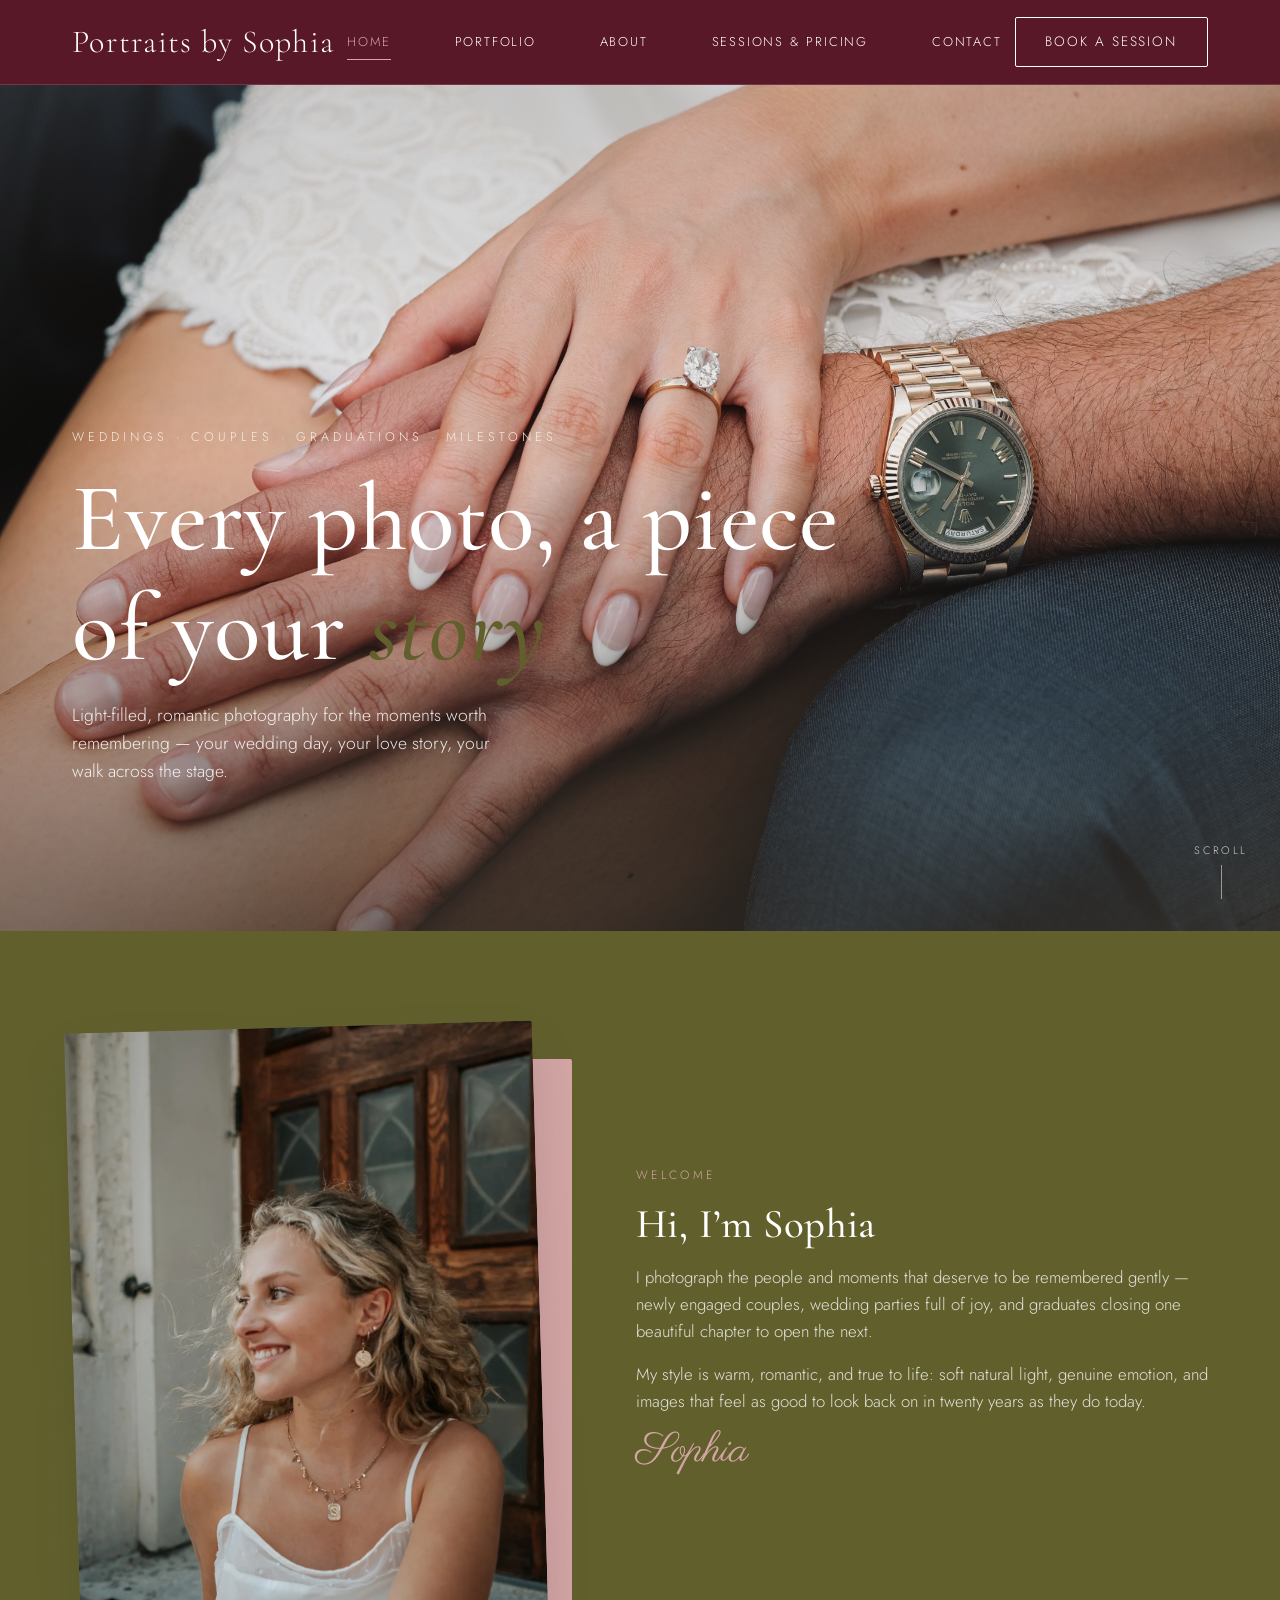
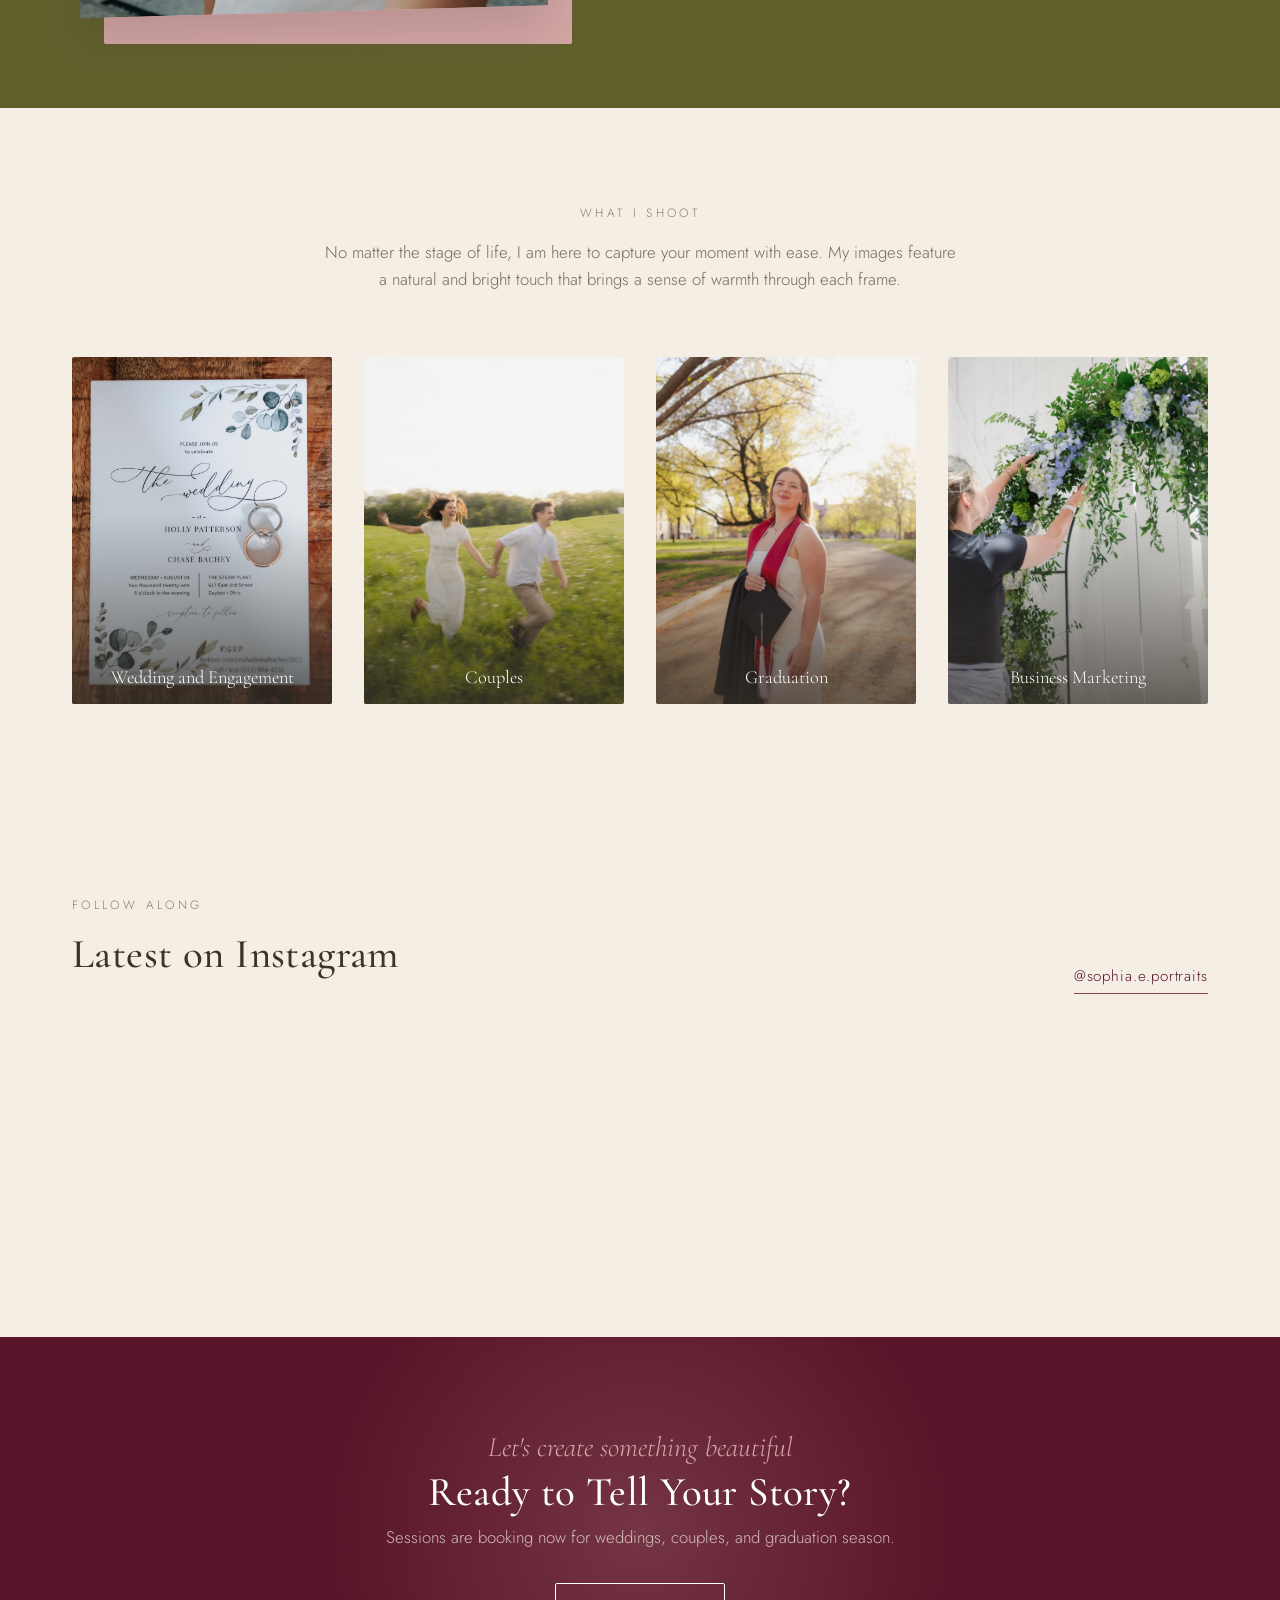
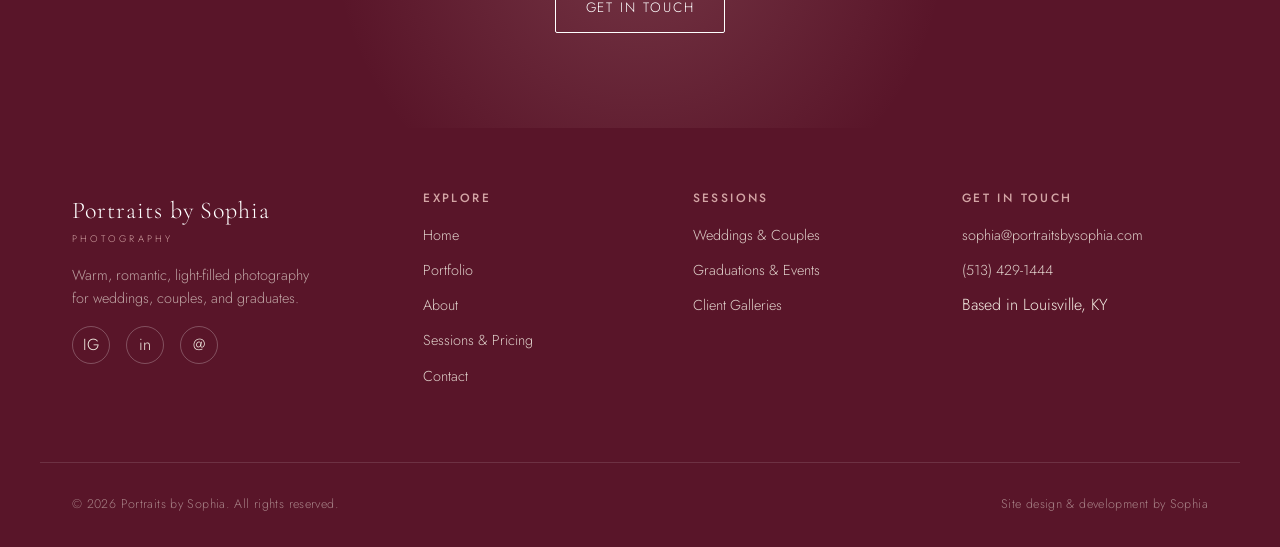
==== commit b618dfa1: "Add real portfolio photos, pricing page, and site polish - Bring in real client photos across servic" ====
--- a/index.html
+++ b/index.html
@@ -16,6 +16,29 @@
   <link href="https://fonts.googleapis.com/css2?family=Cormorant+Garamond:wght@400;500;600&family=Jost:wght@300;400;500&family=Parisienne&display=swap" rel="stylesheet" />
 
   <link rel="stylesheet" href="css/style.css" />
+
+  <script type="application/ld+json">
+  {
+    "@context": "https://schema.org",
+    "@type": "PhotographyBusiness",
+    "name": "Portraits by Sophia",
+    "image": "https://portraitsbysophia.com/images/hero/hero-main.jpg",
+    "url": "https://portraitsbysophia.com/",
+    "telephone": "+15134291444",
+    "email": "sophia@portraitsbysophia.com",
+    "address": {
+      "@type": "PostalAddress",
+      "addressLocality": "Louisville",
+      "addressRegion": "KY",
+      "addressCountry": "US"
+    },
+    "sameAs": [
+      "https://instagram.com/sophia.e.portraits",
+      "https://www.linkedin.com/in/sophia-hughes-059417199/"
+    ],
+    "description": "Warm, romantic, light-filled photography for weddings, couples, and graduates. Based in Louisville, KY."
+  }
+  </script>
 </head>
 <body>
 
@@ -24,9 +47,8 @@
   <!-- ============ Header / Nav ============ -->
   <header class="site-header">
     <div class="container nav">
-      <a href="index.html" class="nav-logo">
+      <a href="index.html" class="nav-logo nav-logo--header">
         Portraits by Sophia
-        <span>Photography</span>
       </a>
 
       <nav class="nav-links" aria-label="Primary">
@@ -55,9 +77,8 @@
       </div>
 
       <div class="container hero-content">
-        <span class="hero-badge"><span class="dot"></span> Now Booking 2026</span>
-        <span class="hero-eyebrow reveal">Weddings &amp; Couples · Graduations &amp; Milestones</span>
-        <h1 class="hero-title reveal reveal-delay-1">Timeless Portraits, <em>Warmly</em> Told</h1>
+        <span class="hero-eyebrow reveal">Weddings · Couples · Graduations · Milestones</span>
+        <h1 class="hero-title reveal reveal-delay-1">Every photo, a piece of your <em>story</em></h1>
         <p class="hero-subtitle reveal reveal-delay-2">
           Light-filled, romantic photography for the moments worth remembering —
           your wedding day, your love story, your walk across the stage.
@@ -104,97 +125,33 @@
       <div class="container">
         <div class="section-header reveal">
           <span class="section-label">What I Shoot</span>
-          <h2 class="section-heading">Two Kinds of Beginnings</h2>
           <p class="section-intro">
-            Whether you're saying "I do" or walking across the stage, I'm here to
-            capture it with warmth, care, and a light touch.
+            No matter the stage of life, I am here to capture your moment with ease.
+            My images feature a natural and bright touch that brings a sense of
+            warmth through each frame.
           </p>
         </div>
 
         <div class="services-grid">
-          <a class="service-card reveal" href="portfolio.html">
-            <span class="service-card-tag">Est. in Love</span>
-            <div class="img-placeholder" role="img" aria-label="Bride and groom embracing outdoors">
-              <span><!-- Replace with photo: images/portfolio/wedding-cover.jpg --></span>
-            </div>
-            <div class="service-card-content">
-              <span class="section-label">Weddings &amp; Couples</span>
-              <h3>Weddings &amp; Couples</h3>
-              <p>Engagements, elopements, and full wedding-day coverage, told with romance and ease.</p>
-              <span class="service-card-link">View Weddings →</span>
-            </div>
-          </a>
-
-          <a class="service-card reveal reveal-delay-2" href="portfolio.html">
-            <span class="service-card-tag">Cap &amp; Gown</span>
-            <div class="img-placeholder" role="img" aria-label="Graduate celebrating in cap and gown">
-              <span><!-- Replace with photo: images/portfolio/grad-cover.jpg --></span>
-            </div>
-            <div class="service-card-content">
-              <span class="section-label">Graduations &amp; Events</span>
-              <h3>Graduations &amp; Events</h3>
-              <p>Senior portraits, cap-and-gown sessions, and milestone celebrations worth framing.</p>
-              <span class="service-card-link">View Graduations →</span>
-            </div>
-          </a>
-        </div>
-      </div>
-    </section>
-
-    <!-- ============ Featured Portfolio ============ -->
-    <section class="section featured">
-      <div class="container">
-        <div class="featured-header reveal">
-          <div>
-            <span class="section-label">Recent Work</span>
-            <h2 class="section-heading">From the Portfolio</h2>
-          </div>
-        </div>
-
-        <div class="featured-grid">
-          <a href="portfolio.html" class="reveal">
-            <div class="img-placeholder featured-item" role="img" aria-label="Featured portrait 1">
-              <span><!-- images/portfolio/featured-01.jpg --></span>
-            </div>
-          </a>
-          <a href="portfolio.html" class="reveal reveal-delay-1">
-            <div class="img-placeholder featured-item" role="img" aria-label="Featured portrait 2">
-              <span><!-- images/portfolio/featured-02.jpg --></span>
-            </div>
-          </a>
-          <a href="portfolio.html" class="reveal reveal-delay-2">
-            <div class="img-placeholder featured-item" role="img" aria-label="Featured portrait 3">
-              <span><!-- images/portfolio/featured-03.jpg --></span>
-            </div>
-          </a>
-          <a href="portfolio.html" class="reveal reveal-delay-1">
-            <div class="img-placeholder featured-item" role="img" aria-label="Featured portrait 4">
-              <span><!-- images/portfolio/featured-04.jpg --></span>
-            </div>
-          </a>
-          <a href="portfolio.html" class="reveal reveal-delay-3">
-            <div class="img-placeholder featured-item" role="img" aria-label="Featured portrait 5">
-              <span><!-- images/portfolio/featured-05.jpg --></span>
-            </div>
-          </a>
-        </div>
-
-        <div class="featured-cta reveal">
-          <a href="portfolio.html" class="btn btn-outline">See Full Portfolio</a>
-        </div>
-      </div>
-    </section>
-
-    <!-- ============ Testimonial ============ -->
-    <section class="section testimonial">
-      <div class="container reveal">
-        <span class="testimonial-mark" aria-hidden="true">&rdquo;</span>
-        <p class="testimonial-quote">Sophia made us feel so comfortable that we forgot the camera was even there. Our wedding photos feel like us — warm, joyful, and completely real.</p>
-        <p class="testimonial-attribution">Maya &amp; Daniel</p>
-        <div class="testimonial-dots">
-          <span class="active"></span>
-          <span></span>
-          <span></span>
+          <a class="service-card reveal" href="portfolio.html#wedding-engagement">
+            <img src="images/portfolio/wedding-engagement-cover.jpg" alt="Wedding and engagement photography" loading="lazy" />
+            <span class="service-card-title">Wedding and Engagement</span>
+          </a>
+
+          <a class="service-card reveal reveal-delay-1" href="portfolio.html#couples">
+            <img src="images/portfolio/couples-cover.jpg" alt="Couples photography" loading="lazy" />
+            <span class="service-card-title">Couples</span>
+          </a>
+
+          <a class="service-card reveal reveal-delay-2" href="portfolio.html#graduation">
+            <img src="images/portfolio/graduation-cover.jpg" alt="Graduation photography" loading="lazy" />
+            <span class="service-card-title">Graduation</span>
+          </a>
+
+          <a class="service-card reveal reveal-delay-3" href="portfolio.html#business-marketing">
+            <img src="images/portfolio/business-marketing-cover.jpg" alt="Business and marketing photography" loading="lazy" />
+            <span class="service-card-title">Business Marketing</span>
+          </a>
         </div>
       </div>
     </section>
--- a/css/style.css
+++ b/css/style.css
@@ -290,6 +290,11 @@
   color: var(--color-white);
 }
 
+.nav-logo--header {
+  font-size: 2rem;
+  white-space: nowrap;
+}
+
 .nav-logo span {
   display: block;
   font-family: var(--font-body);
@@ -494,31 +499,6 @@
   text-align: left;
 }
 
-.hero-badge {
-  position: absolute;
-  top: -3.25rem;
-  right: var(--space-md);
-  display: inline-flex;
-  align-items: center;
-  gap: 0.5em;
-  padding: 0.7em 1.3em;
-  background-color: var(--color-cream);
-  color: var(--color-white);
-  border-radius: 999px;
-  font-size: 0.72rem;
-  letter-spacing: 0.14em;
-  text-transform: uppercase;
-  transform: rotate(-4deg);
-  box-shadow: 0 12px 26px rgba(58, 52, 44, 0.22);
-}
-
-.hero-badge .dot {
-  width: 7px;
-  height: 7px;
-  border-radius: 50%;
-  background-color: var(--color-burgundy);
-}
-
 .hero-eyebrow {
   display: block;
   font-size: 0.78rem;
@@ -537,7 +517,7 @@
 .hero-title em {
   font-family: var(--font-display);
   font-style: italic;
-  color: var(--color-blush);
+  color: var(--color-olive);
 }
 
 .hero-subtitle {
@@ -643,6 +623,26 @@
   color: var(--color-blush);
 }
 
+/* ---- About bio ---------------------------------------------------------------- */
+.bio {
+  background-color: var(--color-white);
+}
+
+.bio-grid {
+  display: grid;
+  grid-template-columns: 0.8fr 1.2fr;
+  gap: var(--space-xl);
+  align-items: start;
+}
+
+.bio-copy .section-intro + .section-intro {
+  margin-top: var(--space-md);
+}
+
+.bio-copy .welcome-signature {
+  margin-top: var(--space-lg);
+}
+
 /* ---- Services / categories --------------------------------------------------- */
 .services {
   background-color: var(--color-beige-soft);
@@ -651,17 +651,8 @@
 
 .services-grid {
   display: grid;
-  grid-template-columns: repeat(2, 1fr);
+  grid-template-columns: repeat(4, 1fr);
   gap: var(--space-md);
-  align-items: start;
-}
-
-.service-card:nth-child(2) {
-  margin-top: var(--space-xl);
-}
-
-.service-card:nth-child(2) .service-card-tag {
-  background-color: var(--color-forest);
 }
 
 .service-card {
@@ -669,155 +660,50 @@
   display: block;
   border-radius: 2px;
   overflow: hidden;
-  aspect-ratio: 4 / 5;
-}
-
-.service-card-tag {
-  position: absolute;
-  top: var(--space-sm);
-  left: var(--space-sm);
-  z-index: 2;
-  padding: 0.55em 1.1em;
-  background-color: var(--color-burgundy);
-  color: var(--color-white);
-  font-size: 0.68rem;
-  letter-spacing: 0.14em;
-  text-transform: uppercase;
-  border-radius: 999px;
-  transform: rotate(-3deg);
-}
-
-.service-card .img-placeholder {
+  aspect-ratio: 3 / 4;
+}
+
+.service-card .img-placeholder,
+.service-card img {
   position: absolute;
   inset: 0;
   transition: transform 0.7s cubic-bezier(0.16, 1, 0.3, 1);
 }
 
-.service-card:hover .img-placeholder {
-  transform: scale(1.07) rotate(0.4deg);
+.service-card img {
+  width: 100%;
+  height: 100%;
+  object-fit: cover;
+}
+
+.service-card:hover .img-placeholder,
+.service-card:hover img {
+  transform: scale(1.07);
 }
 
 .service-card::after {
   content: '';
   position: absolute;
   inset: 0;
-  background: linear-gradient(0deg, rgba(58, 52, 44, 0.75) 0%, rgba(58, 52, 44, 0.05) 45%);
+  background: linear-gradient(0deg, rgba(58, 52, 44, 0.72) 0%, rgba(58, 52, 44, 0.05) 55%);
   transition: background-color var(--transition-base);
-}
-
-.service-card-content {
-  position: absolute;
-  left: 0;
-  right: 0;
-  bottom: 0;
-  z-index: 1;
-  padding: var(--space-md);
-  color: var(--color-white);
-}
-
-.service-card-content .section-label {
-  color: var(--color-beige-soft);
-}
-
-.service-card-content h3 {
-  font-size: 1.8rem;
-  margin-bottom: 0.4em;
-}
-
-.service-card-content p {
-  font-size: 0.9rem;
-  color: rgba(255, 255, 255, 0.85);
-  margin-bottom: var(--space-sm);
-  max-width: 34ch;
-}
-
-.service-card-link {
-  display: inline-flex;
-  align-items: center;
-  gap: 0.5em;
-  font-size: 0.75rem;
-  letter-spacing: 0.16em;
-  text-transform: uppercase;
-  border-bottom: 1px solid rgba(255, 255, 255, 0.6);
-  padding-bottom: 0.3em;
-  transition: gap var(--transition-base);
-}
-
-.service-card:hover .service-card-link {
-  gap: 0.9em;
 }
 
 .service-card:hover::after {
   background: linear-gradient(0deg, rgba(58, 52, 44, 0.82) 0%, rgba(58, 52, 44, 0.15) 55%);
 }
 
-/* ---- Featured portfolio strip ------------------------------------------------ */
-.featured {
-  background-color: var(--color-cream);
-  color: var(--color-white);
-}
-
-.featured .section-label {
-  color: var(--color-blush);
-}
-
-.featured .btn-outline {
-  color: var(--color-white);
-  border-color: var(--color-white);
-}
-
-.featured-header {
-  display: flex;
-  align-items: flex-end;
-  justify-content: space-between;
-  margin-bottom: var(--space-lg);
-}
-
-.featured-header .section-intro {
-  margin-top: var(--space-xs);
-}
-
-.featured-grid {
-  display: grid;
-  grid-template-columns: repeat(4, 1fr);
-  gap: var(--space-sm);
-}
-
-.featured-grid a {
-  display: block;
-  overflow: hidden;
-  border-radius: 2px;
-}
-
-.featured-grid a:first-child {
-  grid-column: span 2;
-  grid-row: span 2;
-}
-
-.featured-grid a:nth-child(3),
-.featured-grid a:nth-child(5) {
-  margin-top: var(--space-lg);
-}
-
-.featured-item {
-  aspect-ratio: 1 / 1;
-  border-radius: 2px;
-  overflow: hidden;
-  transition: transform 0.7s cubic-bezier(0.16, 1, 0.3, 1);
-}
-
-.featured-grid a:hover .featured-item {
-  transform: scale(1.08);
-}
-
-.featured-grid a:first-child .featured-item {
-  aspect-ratio: 1 / 1;
-  height: 100%;
-}
-
-.featured-cta {
+.service-card-title {
+  position: absolute;
+  left: var(--space-xs);
+  right: var(--space-xs);
+  bottom: var(--space-sm);
+  z-index: 1;
+  color: var(--color-white);
+  font-family: var(--font-display);
+  font-size: 1.15rem;
   text-align: center;
-  margin-top: var(--space-lg);
+  line-height: 1.2;
 }
 
 /* ---- Testimonial ------------------------------------------------------------- */
@@ -1008,11 +894,166 @@
   margin-inline: auto;
 }
 
+.page-hero .section-intro a {
+  color: var(--color-burgundy);
+  text-decoration: underline;
+}
+
+/* ---- 404 ---------------------------------------------------------------------- */
+.not-found {
+  padding-block: calc(var(--space-xl) + var(--space-lg)) var(--space-2xl);
+  text-align: center;
+  background-color: var(--color-beige-soft);
+  color: var(--color-charcoal);
+  min-height: calc(100vh - var(--nav-height));
+  display: flex;
+  align-items: center;
+}
+
+.not-found .container {
+  max-width: 640px;
+}
+
+.not-found .section-label {
+  font-family: var(--font-display);
+  font-size: 3.5rem;
+  letter-spacing: normal;
+  text-transform: none;
+  color: var(--color-blush);
+  margin-bottom: 0;
+}
+
+.not-found .section-intro {
+  margin-inline: auto;
+  margin-bottom: var(--space-md);
+}
+
+.not-found-actions {
+  display: flex;
+  gap: var(--space-sm);
+  justify-content: center;
+  flex-wrap: wrap;
+}
+
+/* ---- Pricing ---------------------------------------------------------------- */
+.pricing-section {
+  background-color: var(--color-white);
+}
+
+.pricing-section--alt {
+  background-color: var(--color-beige-soft);
+}
+
+.pricing-grid {
+  display: flex;
+  flex-wrap: wrap;
+  justify-content: center;
+  gap: var(--space-md);
+}
+
+.pricing-card {
+  flex: 1 1 300px;
+  max-width: 340px;
+  display: flex;
+  flex-direction: column;
+  align-items: center;
+  gap: var(--space-xs);
+  text-align: center;
+  padding: var(--space-lg) var(--space-md);
+  background-color: var(--color-white);
+  border: 1px solid var(--color-border);
+  border-radius: 2px;
+}
+
+.pricing-section--alt .pricing-card {
+  background-color: var(--color-white);
+}
+
+.pricing-card--featured {
+  border-color: var(--color-burgundy);
+  box-shadow: 0 22px 44px rgba(58, 52, 44, 0.12);
+}
+
+.pricing-badge {
+  font-family: var(--font-body);
+  font-size: 0.68rem;
+  letter-spacing: 0.16em;
+  text-transform: uppercase;
+  color: var(--color-white);
+  background-color: var(--color-burgundy);
+  padding: 0.3em 0.9em;
+  border-radius: 999px;
+  margin-bottom: var(--space-xs);
+}
+
+.pricing-tier {
+  font-family: var(--font-display);
+  font-size: 1.4rem;
+  color: var(--color-charcoal);
+}
+
+.pricing-price {
+  font-family: var(--font-display);
+  font-size: 2.2rem;
+  color: var(--color-burgundy);
+}
+
+.pricing-features {
+  list-style: none;
+  display: flex;
+  flex-direction: column;
+  gap: var(--space-xs);
+  width: 100%;
+  margin-block: var(--space-xs) var(--space-sm);
+  flex-grow: 1;
+  color: var(--color-charcoal-70);
+  font-size: 0.92rem;
+}
+
+.pricing-features li {
+  padding-block: var(--space-xs);
+  border-top: 1px solid var(--color-border);
+}
+
+.pricing-card .btn {
+  margin-top: var(--space-xs);
+}
+
 .coming-soon {
   text-align: center;
   padding-block: var(--space-xl);
   background-color: var(--color-beige-soft);
   color: var(--color-charcoal-70);
+}
+
+.portfolio-category {
+  padding-block: var(--space-xl);
+  text-align: center;
+  background-color: var(--color-white);
+  color: var(--color-charcoal);
+  scroll-margin-top: var(--nav-height);
+}
+
+.portfolio-category--alt {
+  background-color: var(--color-beige-soft);
+}
+
+.portfolio-category-grid {
+  display: grid;
+  grid-template-columns: repeat(2, 1fr);
+  gap: var(--space-md);
+  margin-top: var(--space-lg);
+}
+
+.portfolio-category-grid .img-placeholder,
+.portfolio-category-grid img {
+  aspect-ratio: 4 / 5;
+  border-radius: 2px;
+}
+
+.portfolio-category-grid img {
+  width: 100%;
+  object-fit: cover;
 }
 
 /* ---- Lightbox --------------------------------------------------------------------- */
@@ -1093,6 +1134,32 @@
   display: grid;
   grid-template-columns: 1fr 1fr;
   gap: var(--space-xl);
+}
+
+.contact-info {
+  background-color: var(--color-olive);
+  color: var(--color-white);
+  padding: var(--space-lg);
+  border-radius: 2px;
+  height: fit-content;
+}
+
+.contact-info .section-label {
+  color: var(--color-blush);
+}
+
+.contact-info .section-label:not(:first-child) {
+  margin-top: var(--space-lg);
+}
+
+.contact-info .section-intro {
+  color: rgba(255, 255, 255, 0.82);
+}
+
+.contact-info a {
+  text-decoration: underline;
+  text-decoration-color: rgba(255, 255, 255, 0.4);
+  text-underline-offset: 0.2em;
 }
 
 .form-group {
@@ -1155,6 +1222,10 @@
 
 /* ---- Responsive ------------------------------------------------------------------- */
 @media (max-width: 1100px) {
+  .nav-logo--header {
+    font-size: 1.5rem;
+  }
+
   .nav-links {
     gap: 1.75rem;
   }
@@ -1176,21 +1247,17 @@
   }
 
   .welcome-grid,
+  .bio-grid,
   .contact-layout {
     grid-template-columns: 1fr;
   }
 
   .services-grid {
+    grid-template-columns: repeat(2, 1fr);
+  }
+
+  .portfolio-category-grid {
     grid-template-columns: 1fr;
-  }
-
-  .featured-grid {
-    grid-template-columns: repeat(2, 1fr);
-  }
-
-  .featured-grid a:first-child {
-    grid-column: span 2;
-    grid-row: span 1;
   }
 
   .instagram-grid {
@@ -1198,7 +1265,7 @@
   }
 }
 
-@media (max-width: 720px) {
+@media (max-width: 880px) {
   .nav-toggle {
     display: flex;
   }
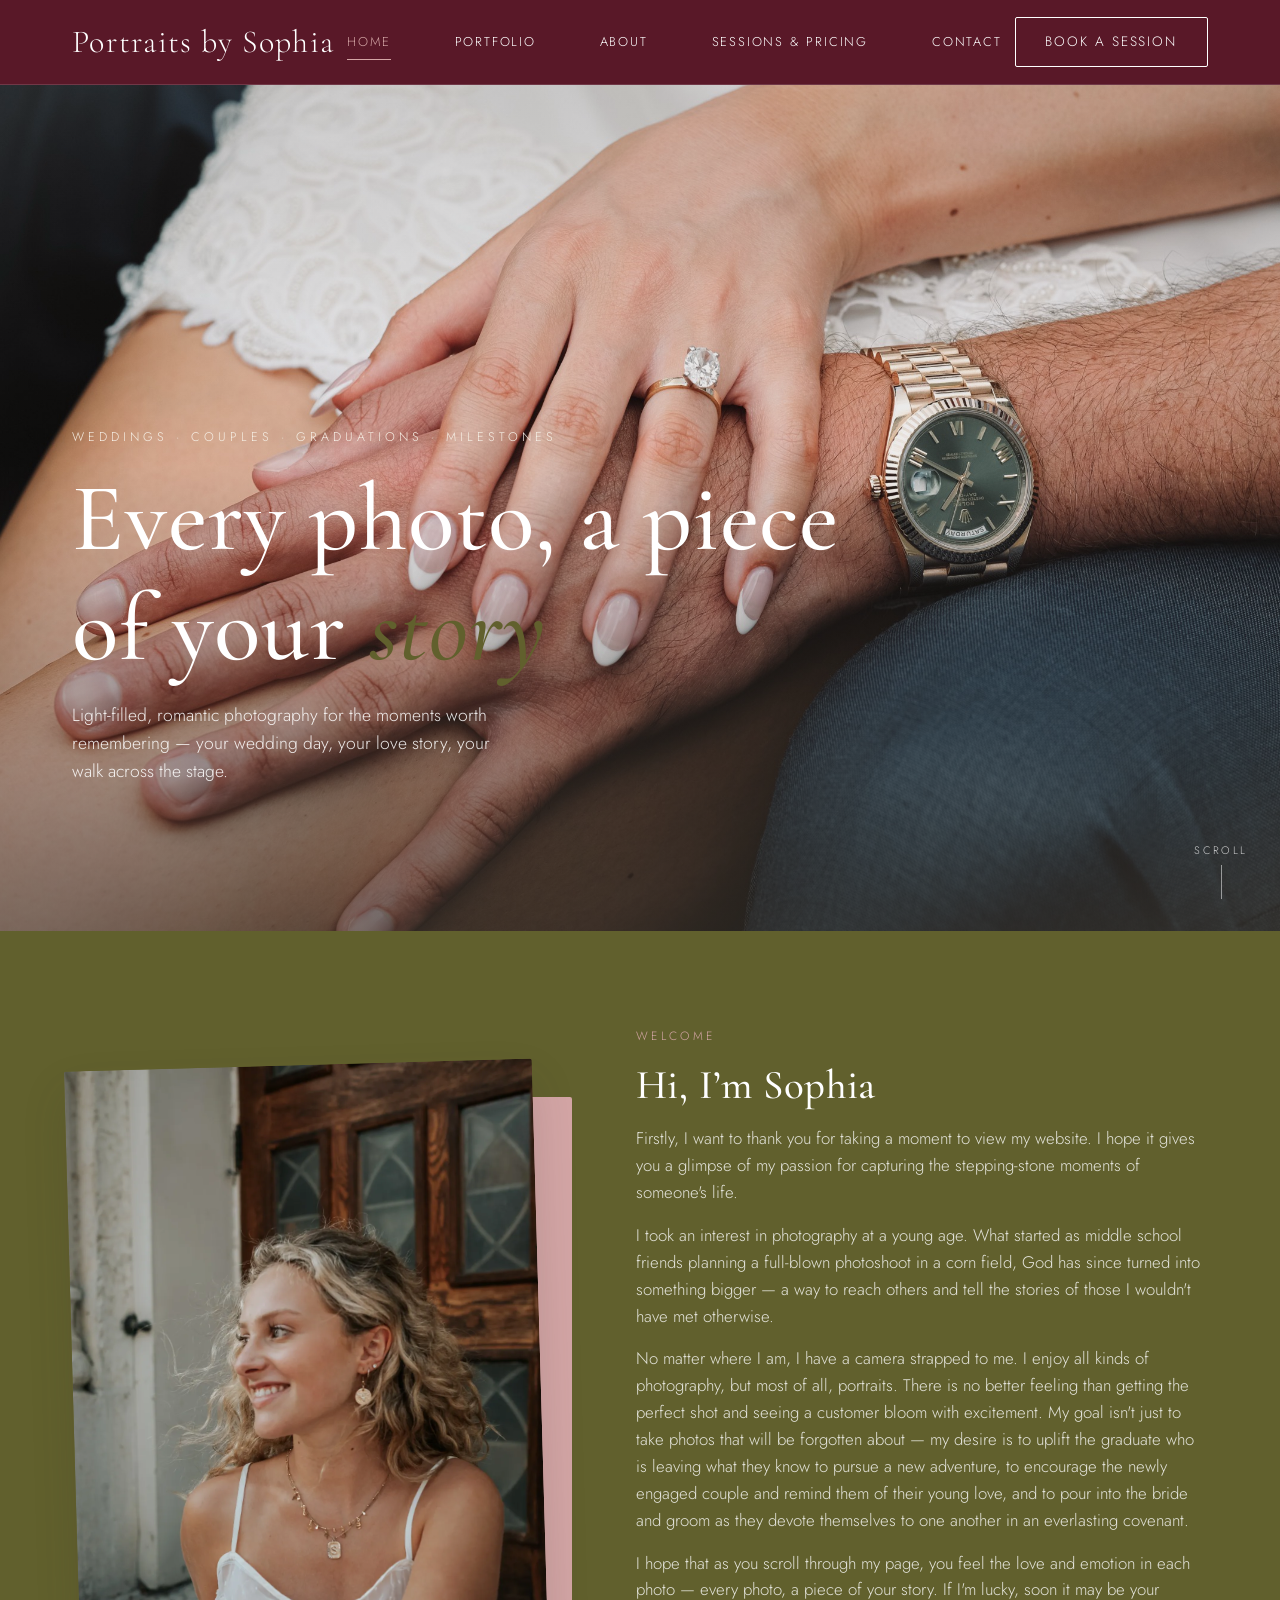
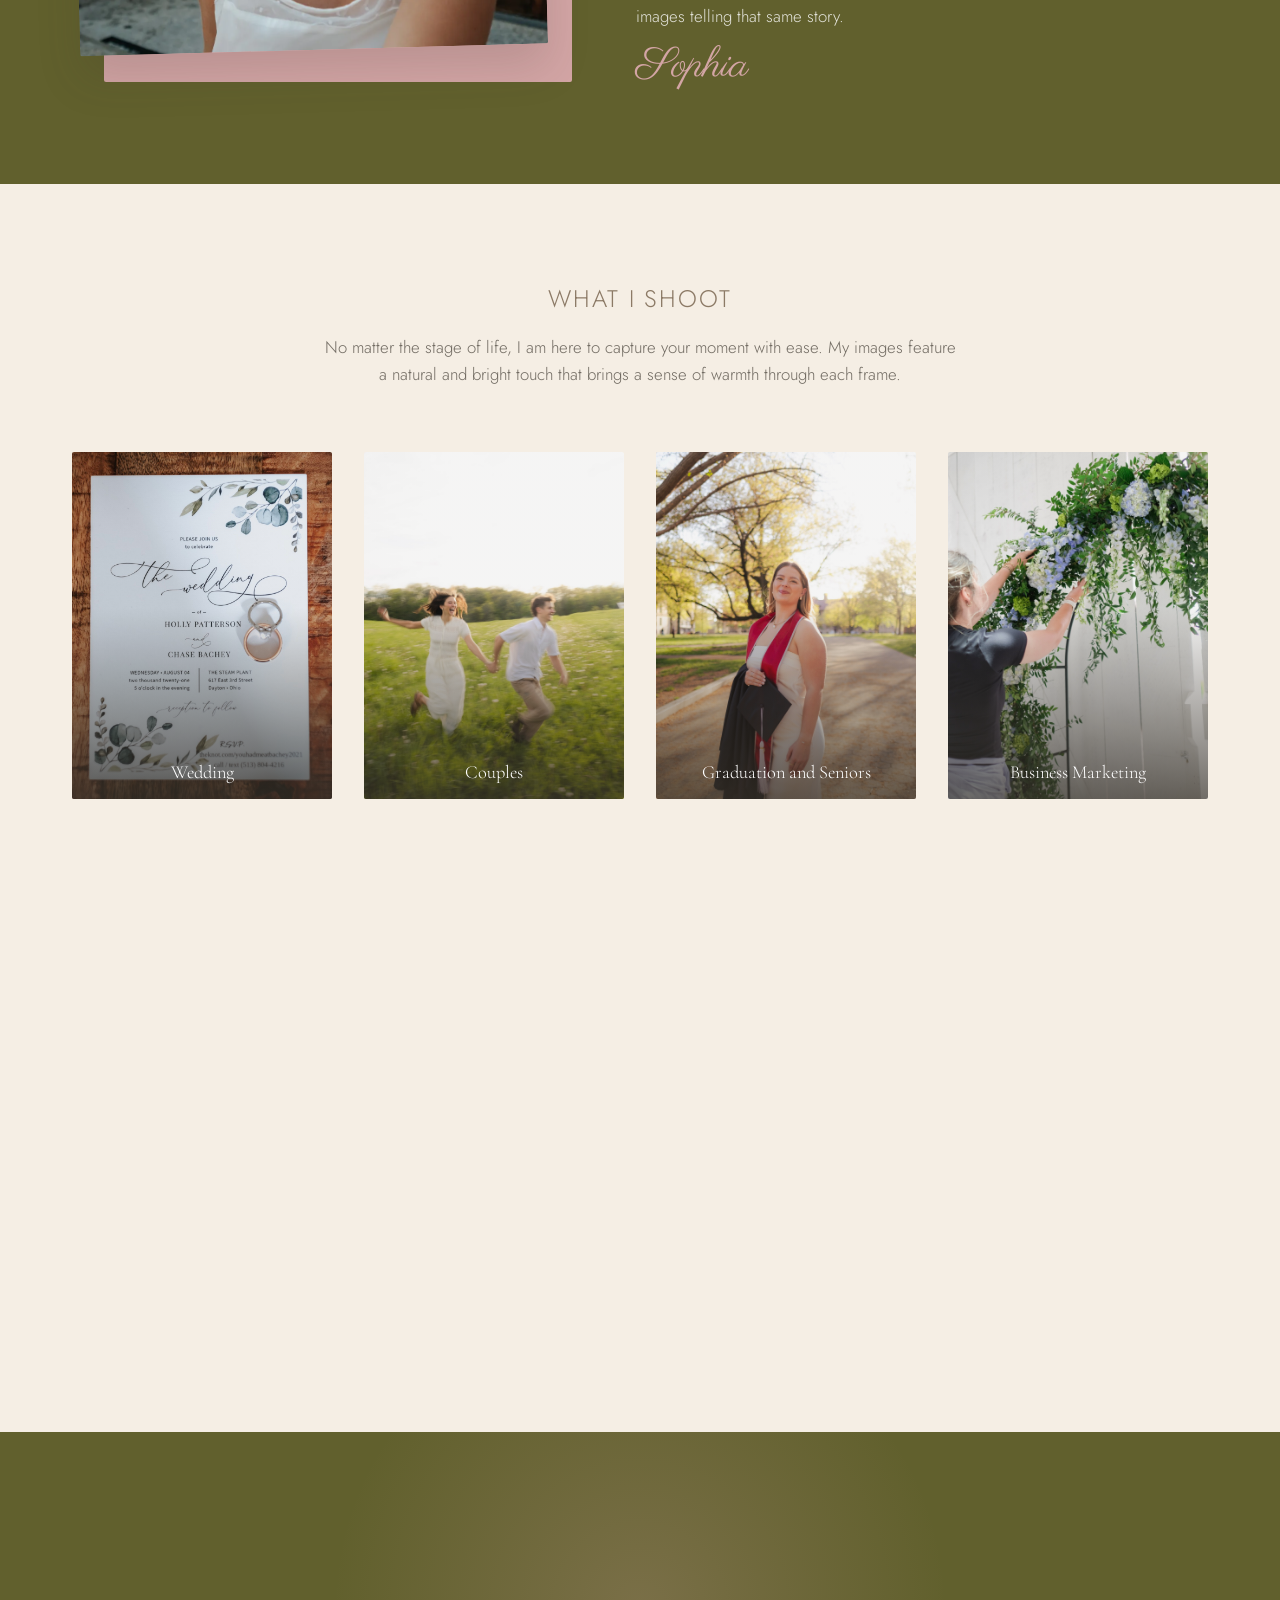
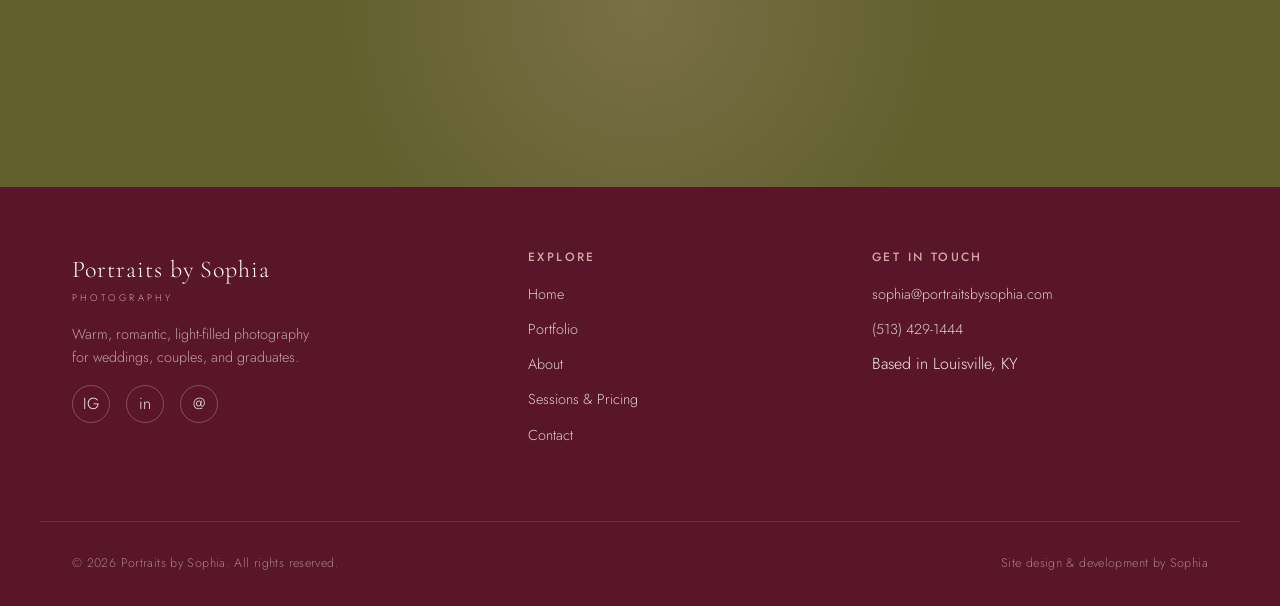
==== commit 8a7a3447: "Rework portfolio collages, home/about copy, sessions pricing, and add spam guard - Portfolio: olive " ====
--- a/index.html
+++ b/index.html
@@ -105,16 +105,14 @@
         <div class="welcome-copy reveal reveal-delay-1">
           <span class="section-label">Welcome</span>
           <h2 class="section-heading">Hi, I’m Sophia</h2>
-          <p class="section-intro">
-            I photograph the people and moments that deserve to be remembered gently —
-            newly engaged couples, wedding parties full of joy, and graduates closing
-            one beautiful chapter to open the next.
-          </p>
-          <p class="section-intro">
-            My style is warm, romantic, and true to life: soft natural light, genuine
-            emotion, and images that feel as good to look back on in twenty years as
-            they do today.
-          </p>
+          <p class="section-intro">Firstly, I want to thank you for taking a moment to view my website. I hope it gives you a glimpse of my passion for capturing the stepping-stone moments of someone's life.</p>
+
+          <p class="section-intro">I took an interest in photography at a young age. What started as middle school friends planning a full-blown photoshoot in a corn field, God has since turned into something bigger — a way to reach others and tell the stories of those I wouldn't have met otherwise.</p>
+
+          <p class="section-intro">No matter where I am, I have a camera strapped to me. I enjoy all kinds of photography, but most of all, portraits. There is no better feeling than getting the perfect shot and seeing a customer bloom with excitement. My goal isn't just to take photos that will be forgotten about — my desire is to uplift the graduate who is leaving what they know to pursue a new adventure, to encourage the newly engaged couple and remind them of their young love, and to pour into the bride and groom as they devote themselves to one another in an everlasting covenant.</p>
+
+          <p class="section-intro">I hope that as you scroll through my page, you feel the love and emotion in each photo — every photo, a piece of your story. If I'm lucky, soon it may be your images telling that same story.</p>
+
           <p class="welcome-signature">Sophia</p>
         </div>
       </div>
@@ -135,7 +133,7 @@
         <div class="services-grid">
           <a class="service-card reveal" href="portfolio.html#wedding-engagement">
             <img src="images/portfolio/wedding-engagement-cover.jpg" alt="Wedding and engagement photography" loading="lazy" />
-            <span class="service-card-title">Wedding and Engagement</span>
+            <span class="service-card-title">Wedding</span>
           </a>
 
           <a class="service-card reveal reveal-delay-1" href="portfolio.html#couples">
@@ -145,7 +143,7 @@
 
           <a class="service-card reveal reveal-delay-2" href="portfolio.html#graduation">
             <img src="images/portfolio/graduation-cover.jpg" alt="Graduation photography" loading="lazy" />
-            <span class="service-card-title">Graduation</span>
+            <span class="service-card-title">Graduation and Seniors</span>
           </a>
 
           <a class="service-card reveal reveal-delay-3" href="portfolio.html#business-marketing">
@@ -201,9 +199,8 @@
     <!-- ============ Final CTA ============ -->
     <section class="section cta-banner">
       <div class="container reveal">
-        <span class="script-accent">Let's create something beautiful</span>
-        <h2 class="section-heading">Ready to Tell Your Story?</h2>
-        <p class="section-intro">Sessions are booking now for weddings, couples, and graduation season.</p>
+        <h2 class="section-heading">Want to create your own time capsule?</h2>
+        <p class="section-intro">Contact me to book. I can't wait to hear from you!</p>
         <a href="contact.html" class="btn btn-outline-light">Get in Touch</a>
       </div>
     </section>
@@ -237,15 +234,6 @@
         </ul>
       </div>
 
-      <div class="footer-nav">
-        <h3 class="footer-heading">Sessions</h3>
-        <ul class="footer-links">
-          <li><a href="sessions.html">Weddings &amp; Couples</a></li>
-          <li><a href="sessions.html">Graduations &amp; Events</a></li>
-          <li><a href="contact.html">Client Galleries</a></li>
-        </ul>
-      </div>
-
       <div class="footer-contact">
         <h3 class="footer-heading">Get in Touch</h3>
         <ul class="footer-links">
--- a/css/style.css
+++ b/css/style.css
@@ -118,6 +118,11 @@
   margin-bottom: var(--space-sm);
 }
 
+.services .section-label {
+  font-size: 1.5rem;
+  letter-spacing: 0.08em;
+}
+
 .section-heading {
   font-size: clamp(2rem, 3.2vw, 2.75rem);
   margin-bottom: var(--space-sm);
@@ -147,14 +152,6 @@
   overflow: hidden;
   clip: rect(0 0 0 0);
   white-space: nowrap;
-}
-
-.script-accent {
-  font-family: var(--font-display);
-  font-style: italic;
-  font-size: 1.3em;
-  color: var(--color-burgundy);
-  line-height: 1;
 }
 
 /* ---- Scroll reveal ---- */
@@ -377,7 +374,7 @@
 
 .footer-grid {
   display: grid;
-  grid-template-columns: 1.4fr 1fr 1fr 1.2fr;
+  grid-template-columns: 1.4fr 1fr 1.2fr;
   gap: var(--space-lg);
   padding-bottom: var(--space-lg);
   border-bottom: 1px solid rgba(255, 255, 255, 0.12);
@@ -845,10 +842,16 @@
 /* ---- Final CTA banner ----------------------------------------------------------- */
 .cta-banner {
   position: relative;
-  background-color: var(--color-wine);
+  background-color: var(--color-olive);
   color: var(--color-white);
   text-align: center;
   overflow: hidden;
+}
+
+.cta-banner .btn-outline-light:hover {
+  background-color: var(--color-blush);
+  border-color: var(--color-blush);
+  color: var(--color-charcoal);
 }
 
 .cta-banner::before {
@@ -863,13 +866,6 @@
   pointer-events: none;
 }
 
-.cta-banner .script-accent {
-  display: block;
-  font-size: 1.75rem;
-  margin-bottom: var(--space-xs);
-  color: var(--color-blush);
-}
-
 .cta-banner .section-heading {
   position: relative;
   color: var(--color-white);
@@ -896,6 +892,25 @@
 
 .page-hero .section-intro a {
   color: var(--color-burgundy);
+  text-decoration: underline;
+}
+
+.portfolio-hero,
+.sessions-hero {
+  background-color: var(--color-olive);
+  color: var(--color-white);
+}
+
+.sessions-hero .section-label {
+  color: var(--color-blush);
+}
+
+.sessions-hero .section-intro {
+  color: rgba(255, 255, 255, 0.82);
+}
+
+.sessions-hero .section-intro a {
+  color: var(--color-blush);
   text-decoration: underline;
 }
 
@@ -944,6 +959,15 @@
   background-color: var(--color-beige-soft);
 }
 
+.pricing-section--olive {
+  background-color: var(--color-olive);
+  color: var(--color-white);
+}
+
+.pricing-section--olive .section-label {
+  color: var(--color-blush);
+}
+
 .pricing-grid {
   display: flex;
   flex-wrap: wrap;
@@ -1038,22 +1062,23 @@
   background-color: var(--color-beige-soft);
 }
 
+.portfolio-category .section-heading {
+  font-size: 1.5rem;
+}
+
 .portfolio-category-grid {
-  display: grid;
-  grid-template-columns: repeat(2, 1fr);
-  gap: var(--space-md);
+  columns: 2;
+  column-gap: var(--space-md);
   margin-top: var(--space-lg);
-}
-
-.portfolio-category-grid .img-placeholder,
+  text-align: left;
+}
+
 .portfolio-category-grid img {
-  aspect-ratio: 4 / 5;
+  display: block;
+  width: 100%;
+  margin-bottom: var(--space-md);
   border-radius: 2px;
-}
-
-.portfolio-category-grid img {
-  width: 100%;
-  object-fit: cover;
+  break-inside: avoid;
 }
 
 /* ---- Lightbox --------------------------------------------------------------------- */
@@ -1257,7 +1282,7 @@
   }
 
   .portfolio-category-grid {
-    grid-template-columns: 1fr;
+    columns: 1;
   }
 
   .instagram-grid {
@@ -1311,4 +1336,8 @@
   .form-row {
     grid-template-columns: 1fr;
   }
-}
+
+  .hero-scroll-cue {
+    display: none;
+  }
+}
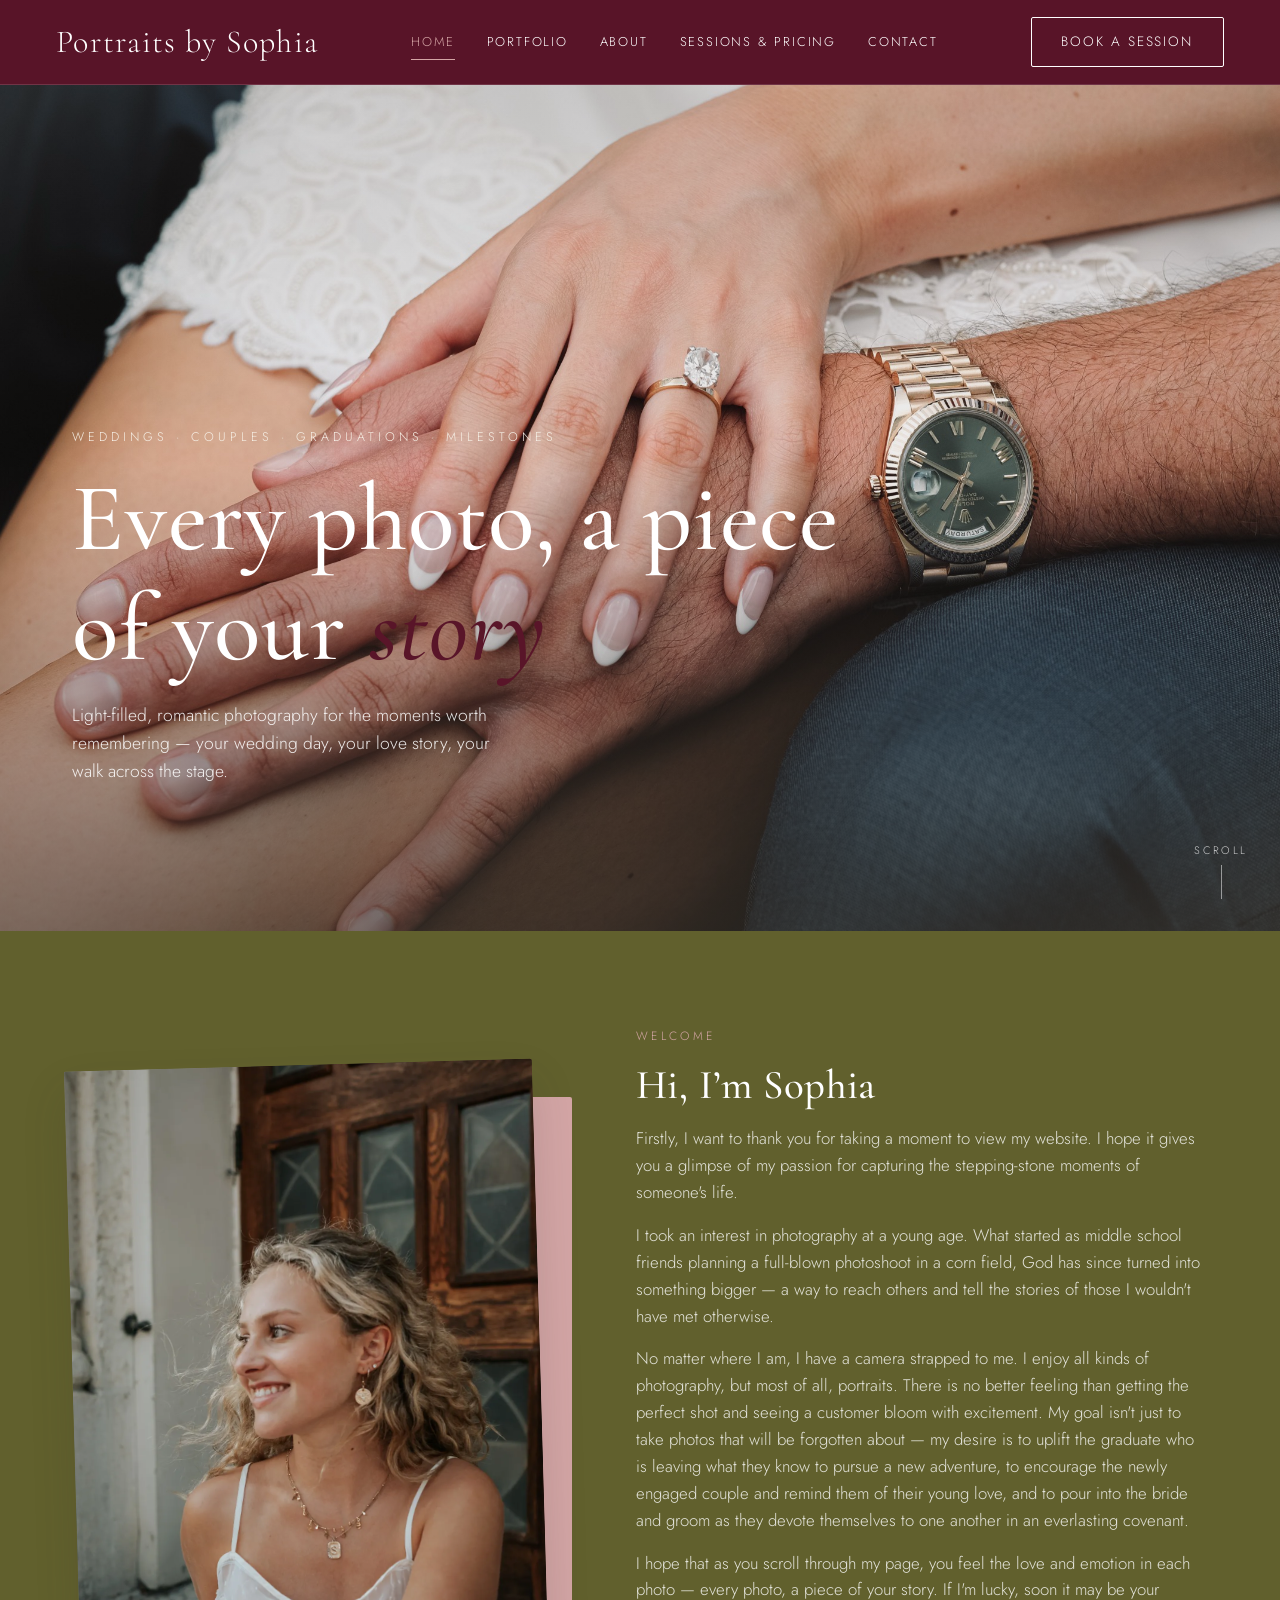
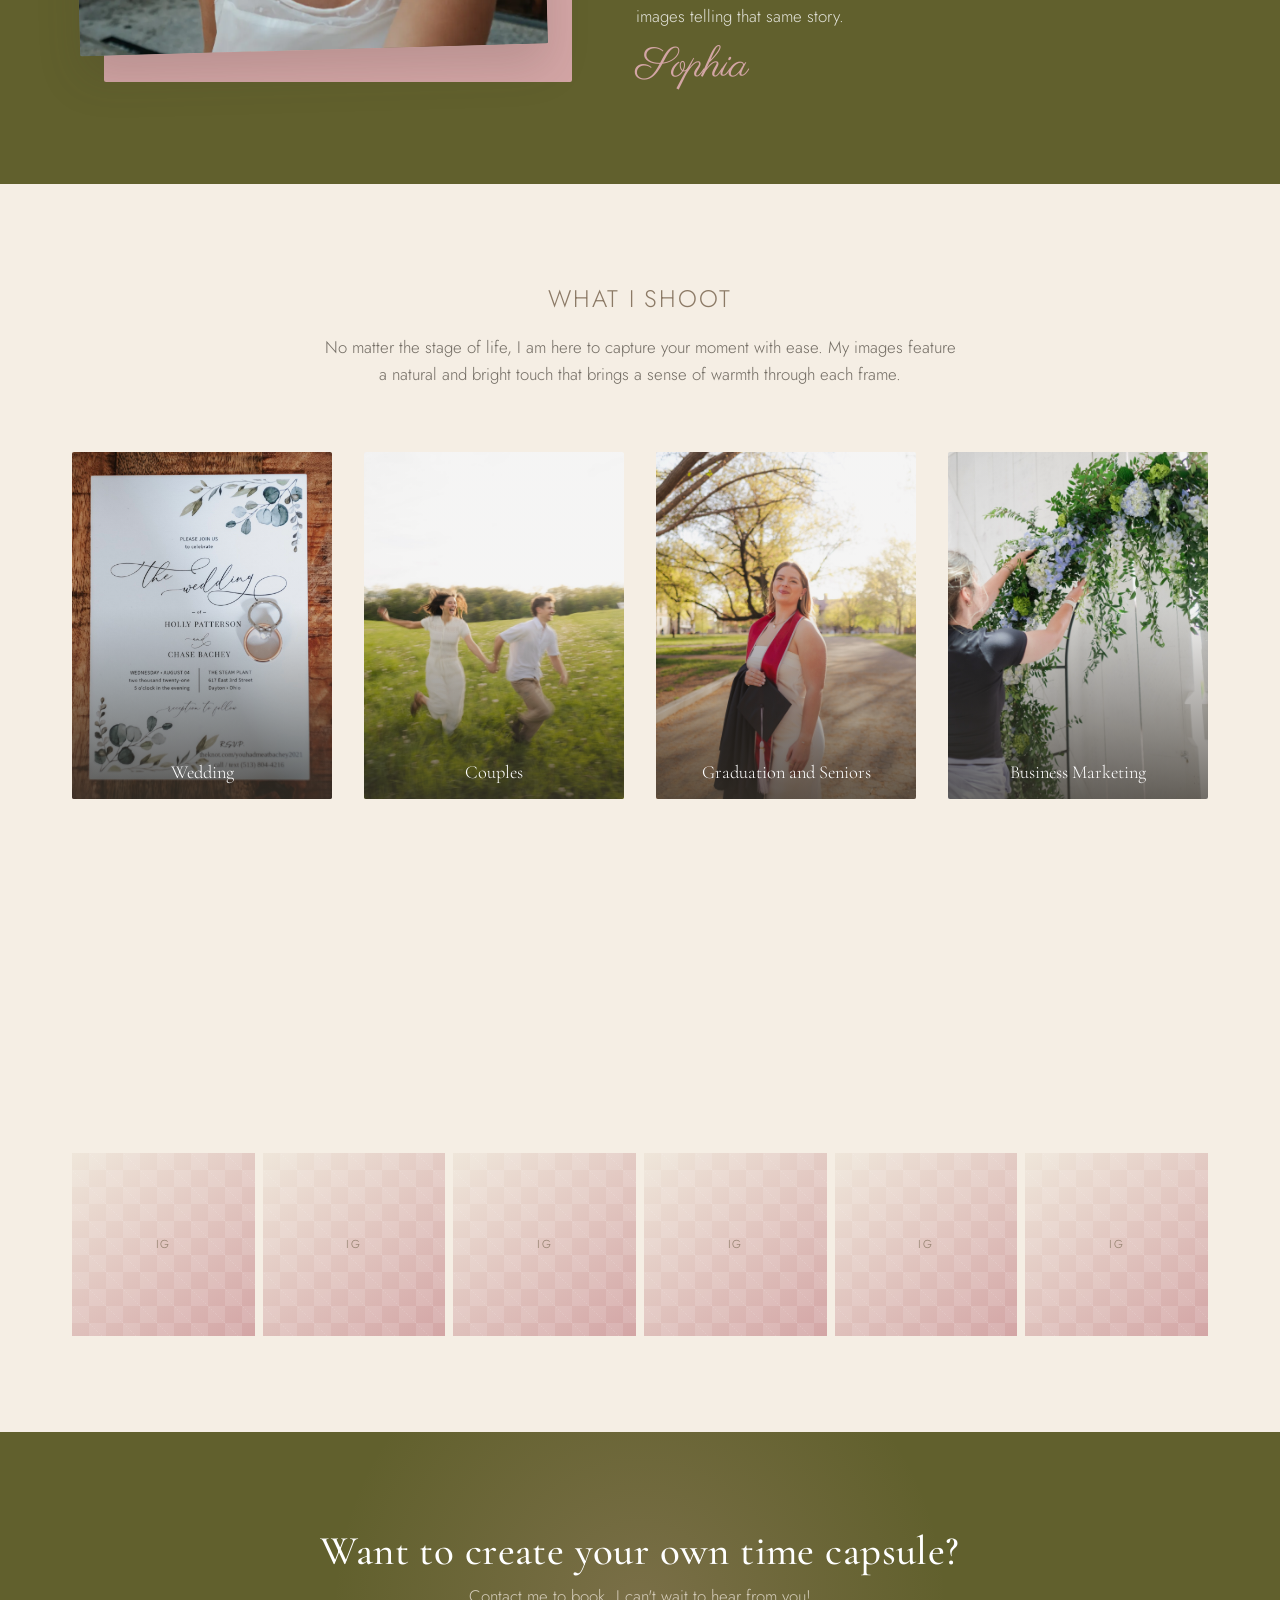
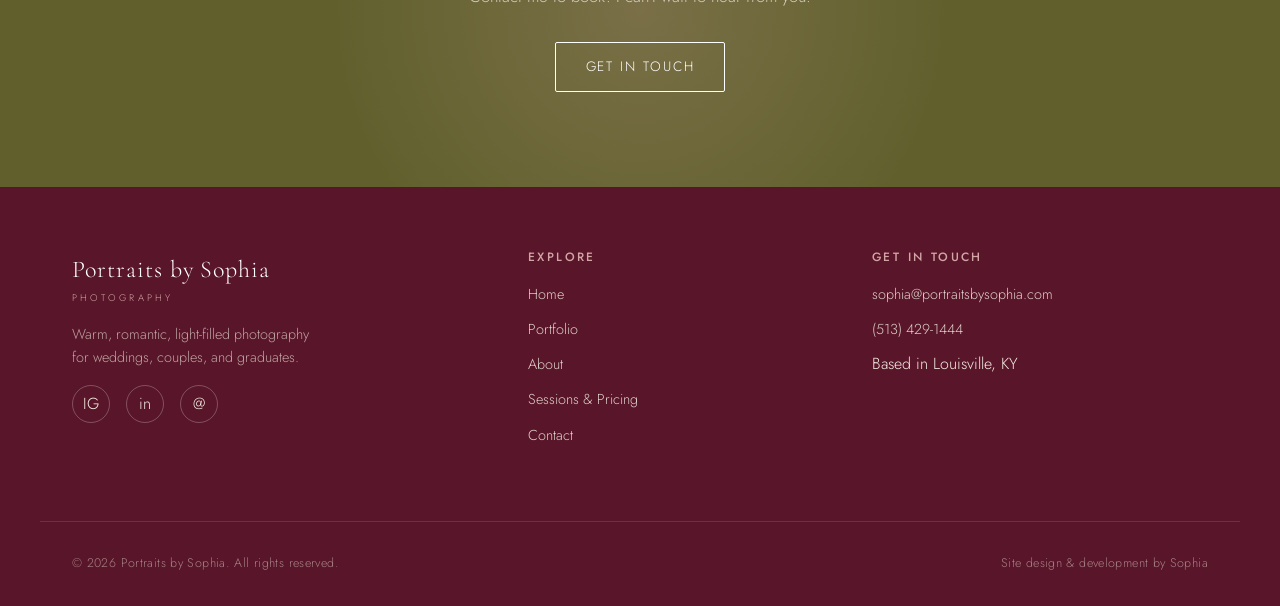
==== commit f2cb4cb4: "Fix portfolio image stretching, add full-screen viewer, and polish site details - Fix aspect-ratio s" ====
--- a/index.html
+++ b/index.html
@@ -7,6 +7,19 @@
   <meta name="description" content="Warm, romantic, light-filled photography for couples, weddings, and graduates. Based in Louisville, KY — booking sessions and weddings now." />
 
   <meta name="theme-color" content="#591529" />
+
+  <meta property="og:type" content="website" />
+  <meta property="og:site_name" content="Portraits by Sophia" />
+  <meta property="og:url" content="https://portraitsbysophia.com/" />
+  <meta property="og:title" content="Every photo, a piece of your story" />
+  <meta property="og:description" content="Warm, romantic, light-filled photography for couples, weddings, and graduates. Based in Louisville, KY — booking sessions and weddings now." />
+  <meta property="og:image" content="https://portraitsbysophia.com/images/hero/hero-og.jpg" />
+  <meta property="og:image:width" content="1200" />
+  <meta property="og:image:height" content="630" />
+  <meta name="twitter:card" content="summary_large_image" />
+  <meta name="twitter:title" content="Every photo, a piece of your story" />
+  <meta name="twitter:description" content="Warm, romantic, light-filled photography for couples, weddings, and graduates. Based in Louisville, KY — booking sessions and weddings now." />
+  <meta name="twitter:image" content="https://portraitsbysophia.com/images/hero/hero-og.jpg" />
   <link rel="icon" type="image/svg+xml" href="images/icons/favicon.svg" />
   <link rel="icon" type="image/png" sizes="32x32" href="images/icons/favicon-32.png" />
   <link rel="apple-touch-icon" href="images/icons/apple-touch-icon.png" />
@@ -73,7 +86,7 @@
     <!-- ============ Hero ============ -->
     <section class="hero">
       <div class="hero-media">
-        <img src="images/hero/hero-main.jpg" alt="Bride and groom's hands with wedding rings" />
+        <img style="background-image:url([data-uri])" src="images/hero/hero-main.jpg" alt="Bride and groom's hands with wedding rings" />
       </div>
 
       <div class="container hero-content">
@@ -99,7 +112,7 @@
     <section class="section welcome">
       <div class="container welcome-grid">
         <div class="welcome-image reveal">
-          <img src="images/about/sophia-portrait.webp" alt="Portrait of Sophia, wedding and graduation photographer" loading="lazy" />
+          <img style="background-image:url([data-uri])" src="images/about/sophia-portrait.webp" alt="Portrait of Sophia, wedding and graduation photographer" loading="lazy" />
         </div>
 
         <div class="welcome-copy reveal reveal-delay-1">
@@ -132,22 +145,22 @@
 
         <div class="services-grid">
           <a class="service-card reveal" href="portfolio.html#wedding-engagement">
-            <img src="images/portfolio/wedding-engagement-cover.jpg" alt="Wedding and engagement photography" loading="lazy" />
+            <img style="background-image:url([data-uri])" src="images/portfolio/wedding-engagement-cover.jpg" alt="Wedding and engagement photography" loading="lazy" />
             <span class="service-card-title">Wedding</span>
           </a>
 
           <a class="service-card reveal reveal-delay-1" href="portfolio.html#couples">
-            <img src="images/portfolio/couples-cover.jpg" alt="Couples photography" loading="lazy" />
+            <img style="background-image:url([data-uri])" src="images/portfolio/couples-cover.jpg" alt="Couples photography" loading="lazy" />
             <span class="service-card-title">Couples</span>
           </a>
 
           <a class="service-card reveal reveal-delay-2" href="portfolio.html#graduation">
-            <img src="images/portfolio/graduation-cover.jpg" alt="Graduation photography" loading="lazy" />
+            <img style="background-image:url([data-uri])" src="images/portfolio/graduation-cover.jpg" alt="Graduation photography" loading="lazy" />
             <span class="service-card-title">Graduation and Seniors</span>
           </a>
 
           <a class="service-card reveal reveal-delay-3" href="portfolio.html#business-marketing">
-            <img src="images/portfolio/business-marketing-cover.jpg" alt="Business and marketing photography" loading="lazy" />
+            <img style="background-image:url([data-uri])" src="images/portfolio/business-marketing-cover.jpg" alt="Business and marketing photography" loading="lazy" />
             <span class="service-card-title">Business Marketing</span>
           </a>
         </div>
--- a/css/style.css
+++ b/css/style.css
@@ -62,7 +62,7 @@
   font-family: var(--font-body);
   font-weight: 300;
   color: var(--color-white);
-  background-color: var(--color-cream);
+  background-color: var(--color-wine);
   line-height: 1.6;
   -webkit-font-smoothing: antialiased;
   -moz-osx-font-smoothing: grayscale;
@@ -71,6 +71,8 @@
 img {
   max-width: 100%;
   display: block;
+  background-size: cover;
+  background-position: center;
 }
 
 a {
@@ -167,16 +169,33 @@
   transform: translateY(0);
 }
 
+.reveal-scale {
+  opacity: 0;
+  transform: scale(1.06);
+  transition: opacity 1.1s cubic-bezier(0.16, 1, 0.3, 1), transform 1.1s cubic-bezier(0.16, 1, 0.3, 1);
+  will-change: opacity, transform;
+}
+
+.reveal-scale.is-visible {
+  opacity: 1;
+  transform: scale(1);
+}
+
 .reveal-delay-1 { transition-delay: 0.12s; }
 .reveal-delay-2 { transition-delay: 0.26s; }
 .reveal-delay-3 { transition-delay: 0.4s; }
 .reveal-delay-4 { transition-delay: 0.54s; }
 
 @media (prefers-reduced-motion: reduce) {
-  .reveal {
+  .reveal,
+  .reveal-scale {
     opacity: 1;
     transform: none;
     transition: none;
+  }
+
+  .form-status.success.visible {
+    animation: none;
   }
 }
 
@@ -278,6 +297,7 @@
   align-items: center;
   justify-content: space-between;
   height: var(--nav-height);
+  padding-inline: var(--space-sm);
 }
 
 .nav-logo {
@@ -305,7 +325,7 @@
 .nav-links {
   display: flex;
   align-items: center;
-  gap: var(--space-lg);
+  gap: var(--space-md);
 }
 
 .nav-links a {
@@ -514,7 +534,7 @@
 .hero-title em {
   font-family: var(--font-display);
   font-style: italic;
-  color: var(--color-olive);
+  color: var(--color-wine);
 }
 
 .hero-subtitle {
@@ -1076,6 +1096,7 @@
 .portfolio-category-grid img {
   display: block;
   width: 100%;
+  height: auto;
   margin-bottom: var(--space-md);
   border-radius: 2px;
   break-inside: avoid;
@@ -1147,6 +1168,60 @@
 
 .instagram-item {
   cursor: zoom-in;
+}
+
+.portfolio-category-grid img {
+  cursor: zoom-in;
+}
+
+.portfolio-lightbox-prev,
+.portfolio-lightbox-next {
+  position: absolute;
+  top: 50%;
+  transform: translateY(-50%);
+  width: 48px;
+  height: 48px;
+  border-radius: 50%;
+  background-color: rgba(255, 255, 255, 0.1);
+  color: var(--color-white);
+  font-size: 1.3rem;
+  line-height: 1;
+  display: flex;
+  align-items: center;
+  justify-content: center;
+  transition: background-color var(--transition-base);
+}
+
+.portfolio-lightbox-prev:hover,
+.portfolio-lightbox-next:hover {
+  background-color: rgba(255, 255, 255, 0.2);
+}
+
+.portfolio-lightbox-prev {
+  left: 3rem;
+}
+
+.portfolio-lightbox-next {
+  right: 3rem;
+}
+
+.portfolio-lightbox-counter {
+  position: absolute;
+  bottom: var(--space-md);
+  left: 50%;
+  transform: translateX(-50%);
+  font-size: 0.75rem;
+  letter-spacing: 0.14em;
+  color: rgba(255, 255, 255, 0.65);
+}
+
+@media (max-width: 700px) {
+  .portfolio-lightbox-prev,
+  .portfolio-lightbox-next {
+    width: 40px;
+    height: 40px;
+    font-size: 1.1rem;
+  }
 }
 
 /* ---- Contact form ---------------------------------------------------------------- */
@@ -1241,6 +1316,26 @@
   color: #5C7A5C;
 }
 
+.form-status.success.visible {
+  animation: form-success-glow 1.1s ease-out;
+}
+
+@keyframes form-success-glow {
+  0% {
+    opacity: 0;
+    transform: translateY(4px) scale(0.98);
+    text-shadow: 0 0 0 rgba(92, 122, 92, 0);
+  }
+  45% {
+    text-shadow: 0 0 12px rgba(92, 122, 92, 0.4);
+  }
+  100% {
+    opacity: 1;
+    transform: translateY(0) scale(1);
+    text-shadow: 0 0 0 rgba(92, 122, 92, 0);
+  }
+}
+
 .form-status.error {
   color: #B4544A;
 }
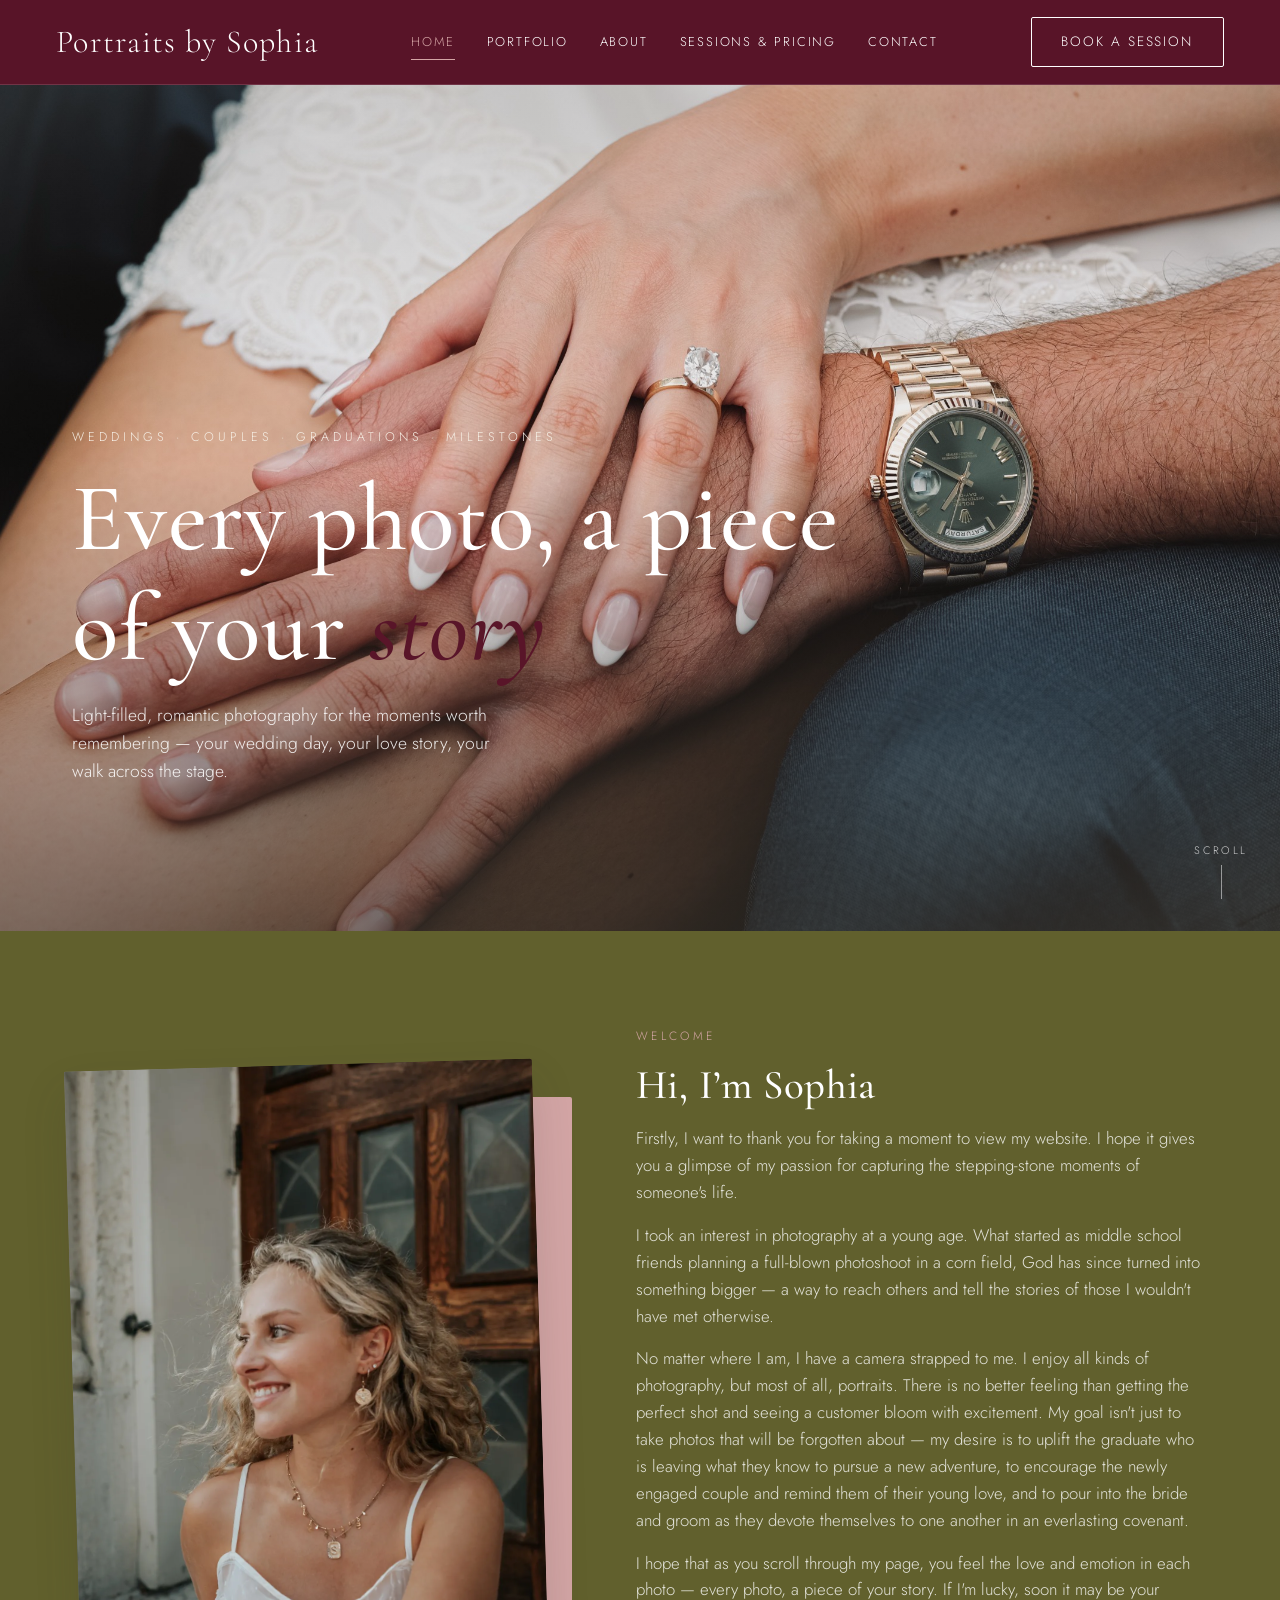
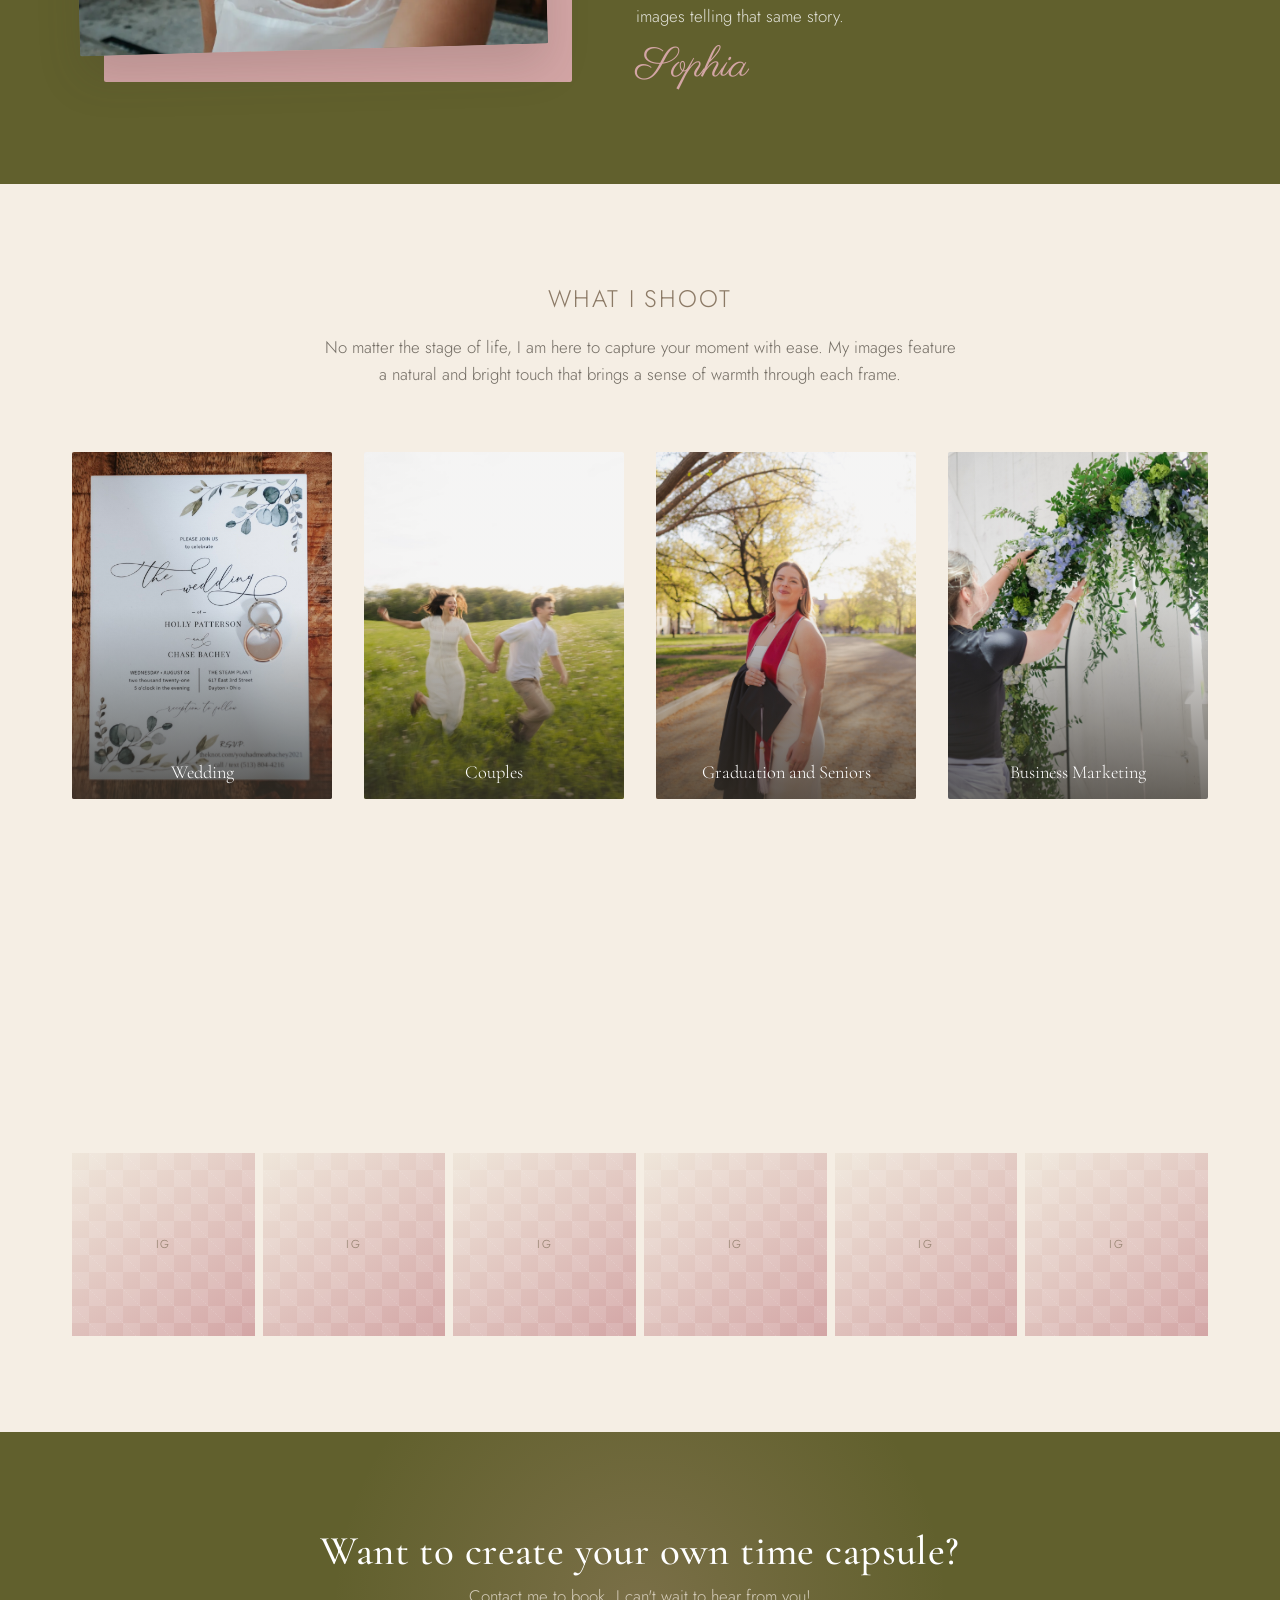
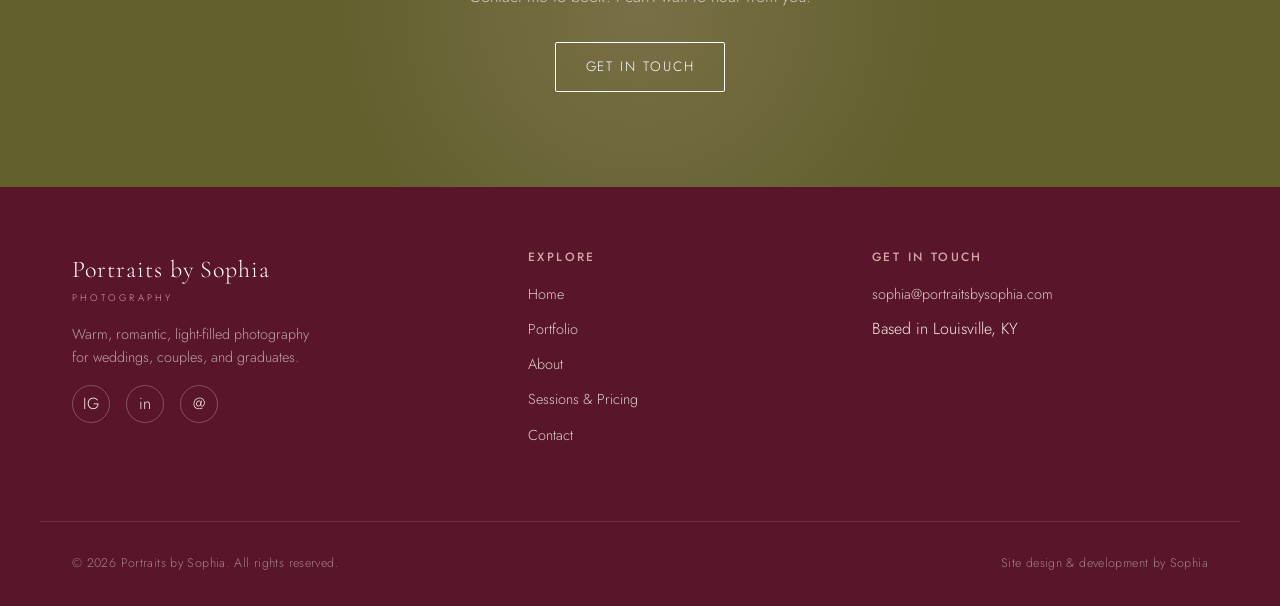
==== commit 4d171529: "Remove phone number from site Drop phone number from footers, contact page, and JSON-LD structured d" ====
--- a/index.html
+++ b/index.html
@@ -37,7 +37,6 @@
     "name": "Portraits by Sophia",
     "image": "https://portraitsbysophia.com/images/hero/hero-main.jpg",
     "url": "https://portraitsbysophia.com/",
-    "telephone": "+15134291444",
     "email": "sophia@portraitsbysophia.com",
     "address": {
       "@type": "PostalAddress",
@@ -251,7 +250,6 @@
         <h3 class="footer-heading">Get in Touch</h3>
         <ul class="footer-links">
           <li><a href="mailto:sophia@portraitsbysophia.com">sophia@portraitsbysophia.com</a></li>
-          <li><a href="tel:+15134291444">(513) 429-1444</a></li>
           <li>Based in Louisville, KY</li>
         </ul>
       </div>
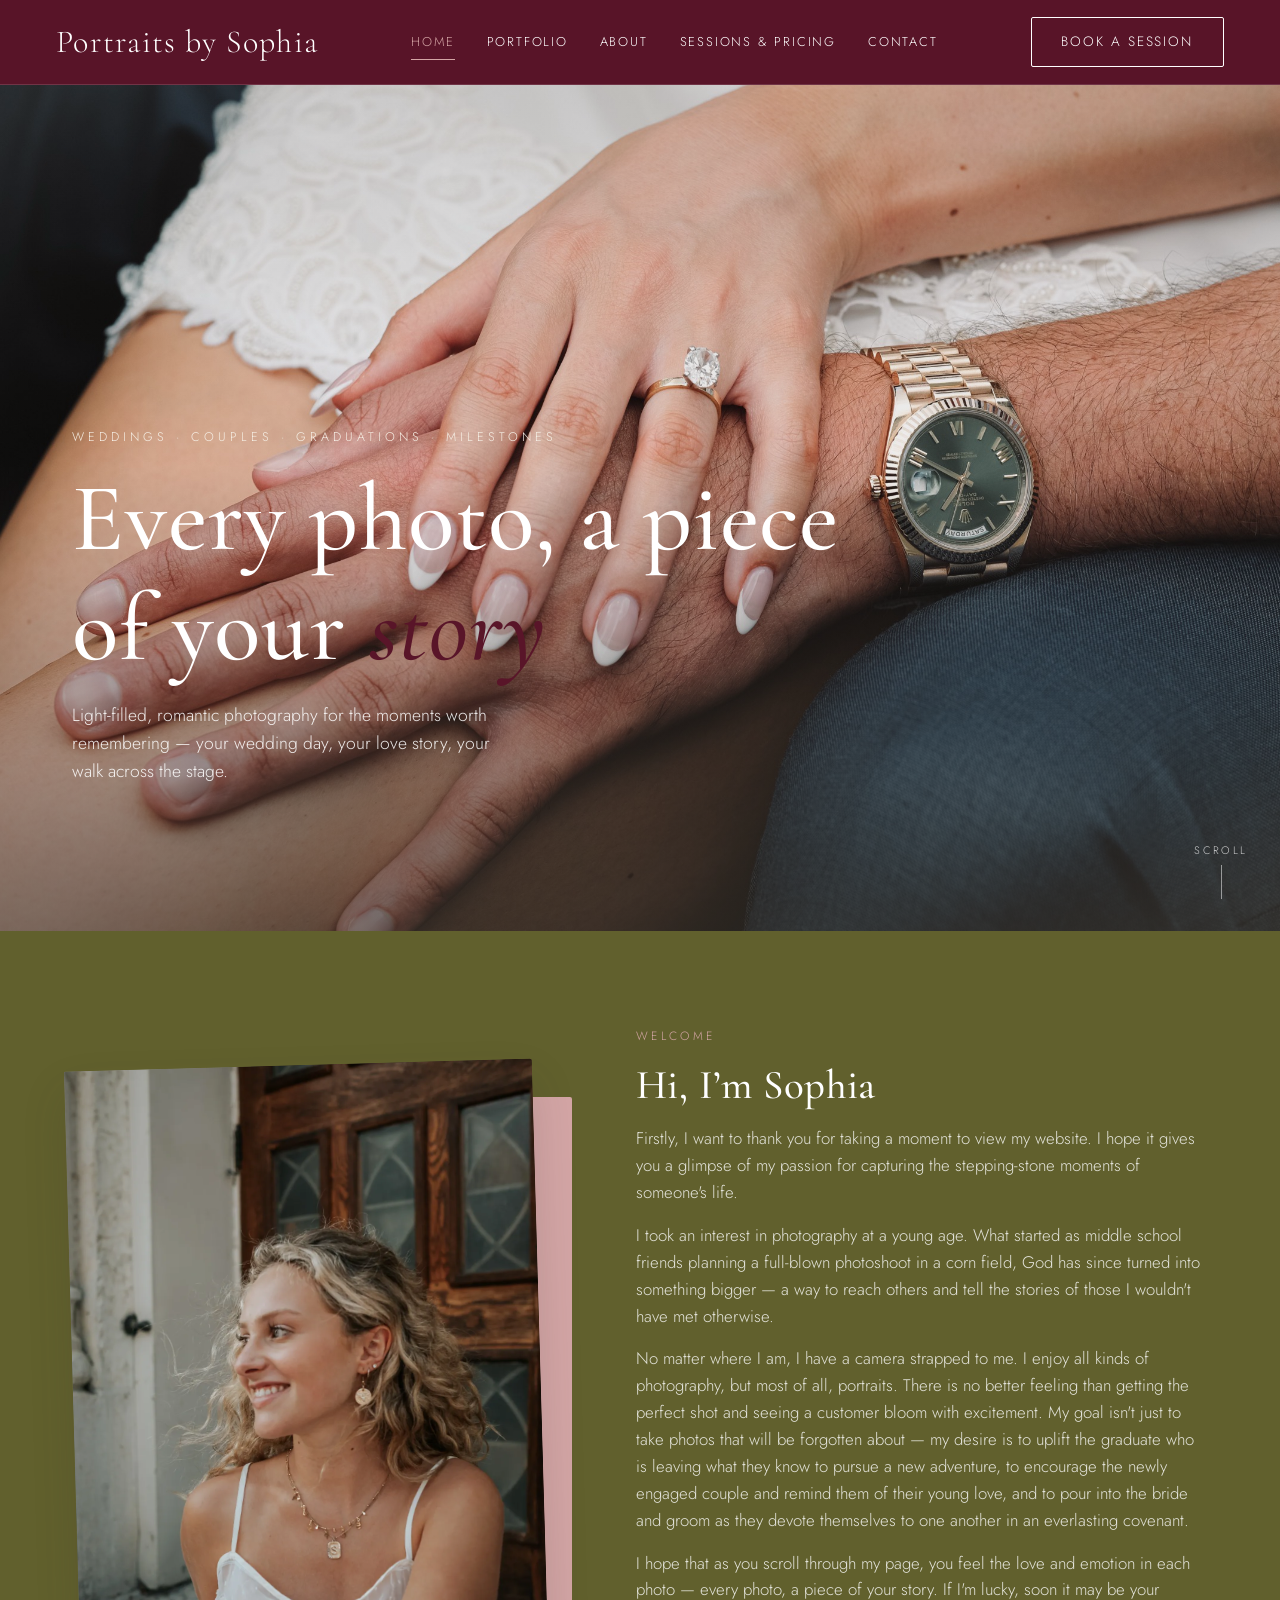
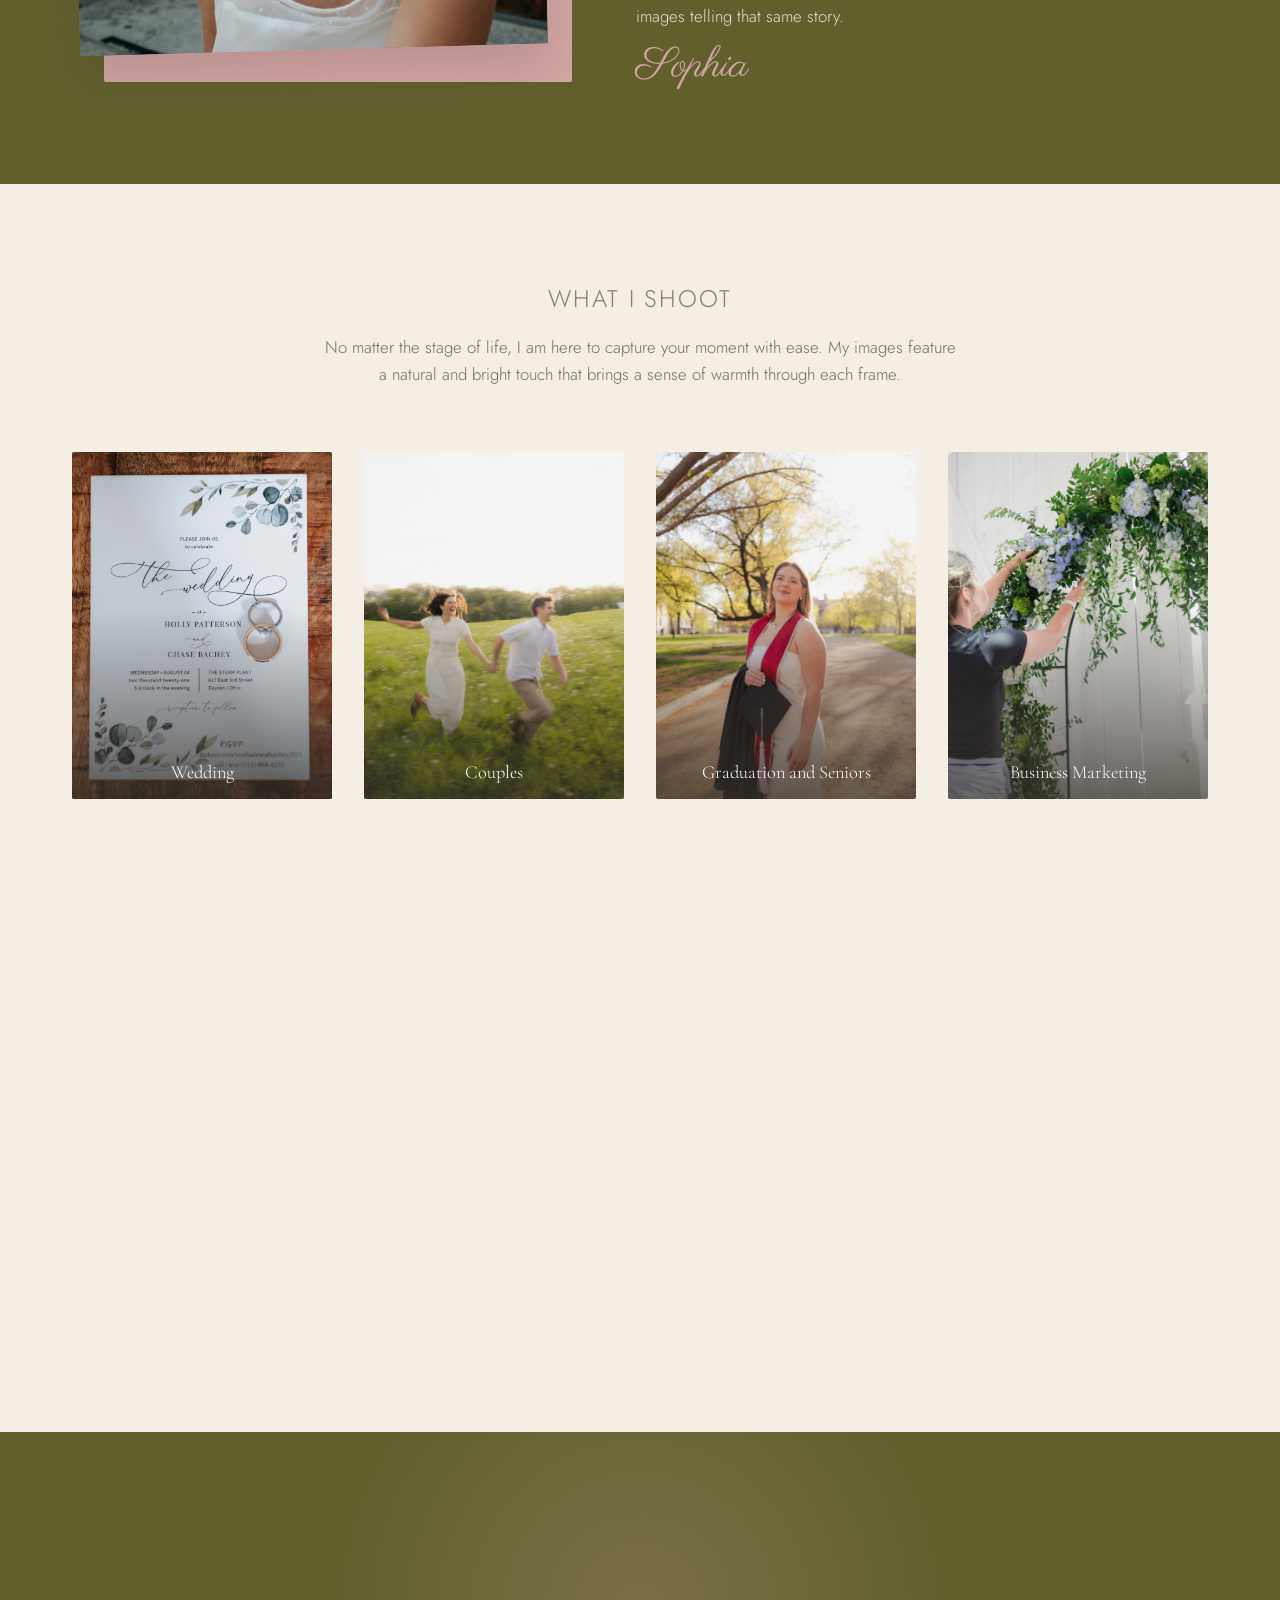
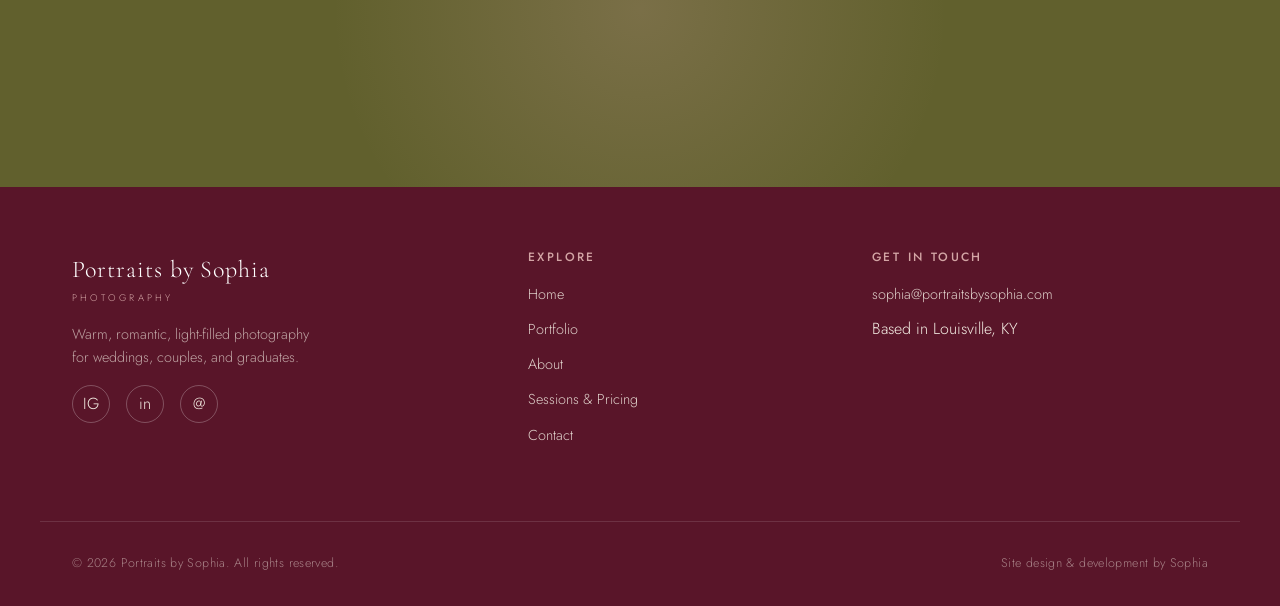
==== commit e643851c: "Fix unescaped ampersand in home page title tag Bring index.html in line with the rest of the site (e" ====
--- a/index.html
+++ b/index.html
@@ -3,7 +3,7 @@
 <head>
   <meta charset="UTF-8" />
   <meta name="viewport" content="width=device-width, initial-scale=1.0" />
-  <title>Portraits by Sophia | Wedding & Graduation Photography</title>
+  <title>Portraits by Sophia | Wedding &amp; Graduation Photography</title>
   <meta name="description" content="Warm, romantic, light-filled photography for couples, weddings, and graduates. Based in Louisville, KY — booking sessions and weddings now." />
 
   <meta name="theme-color" content="#591529" />
